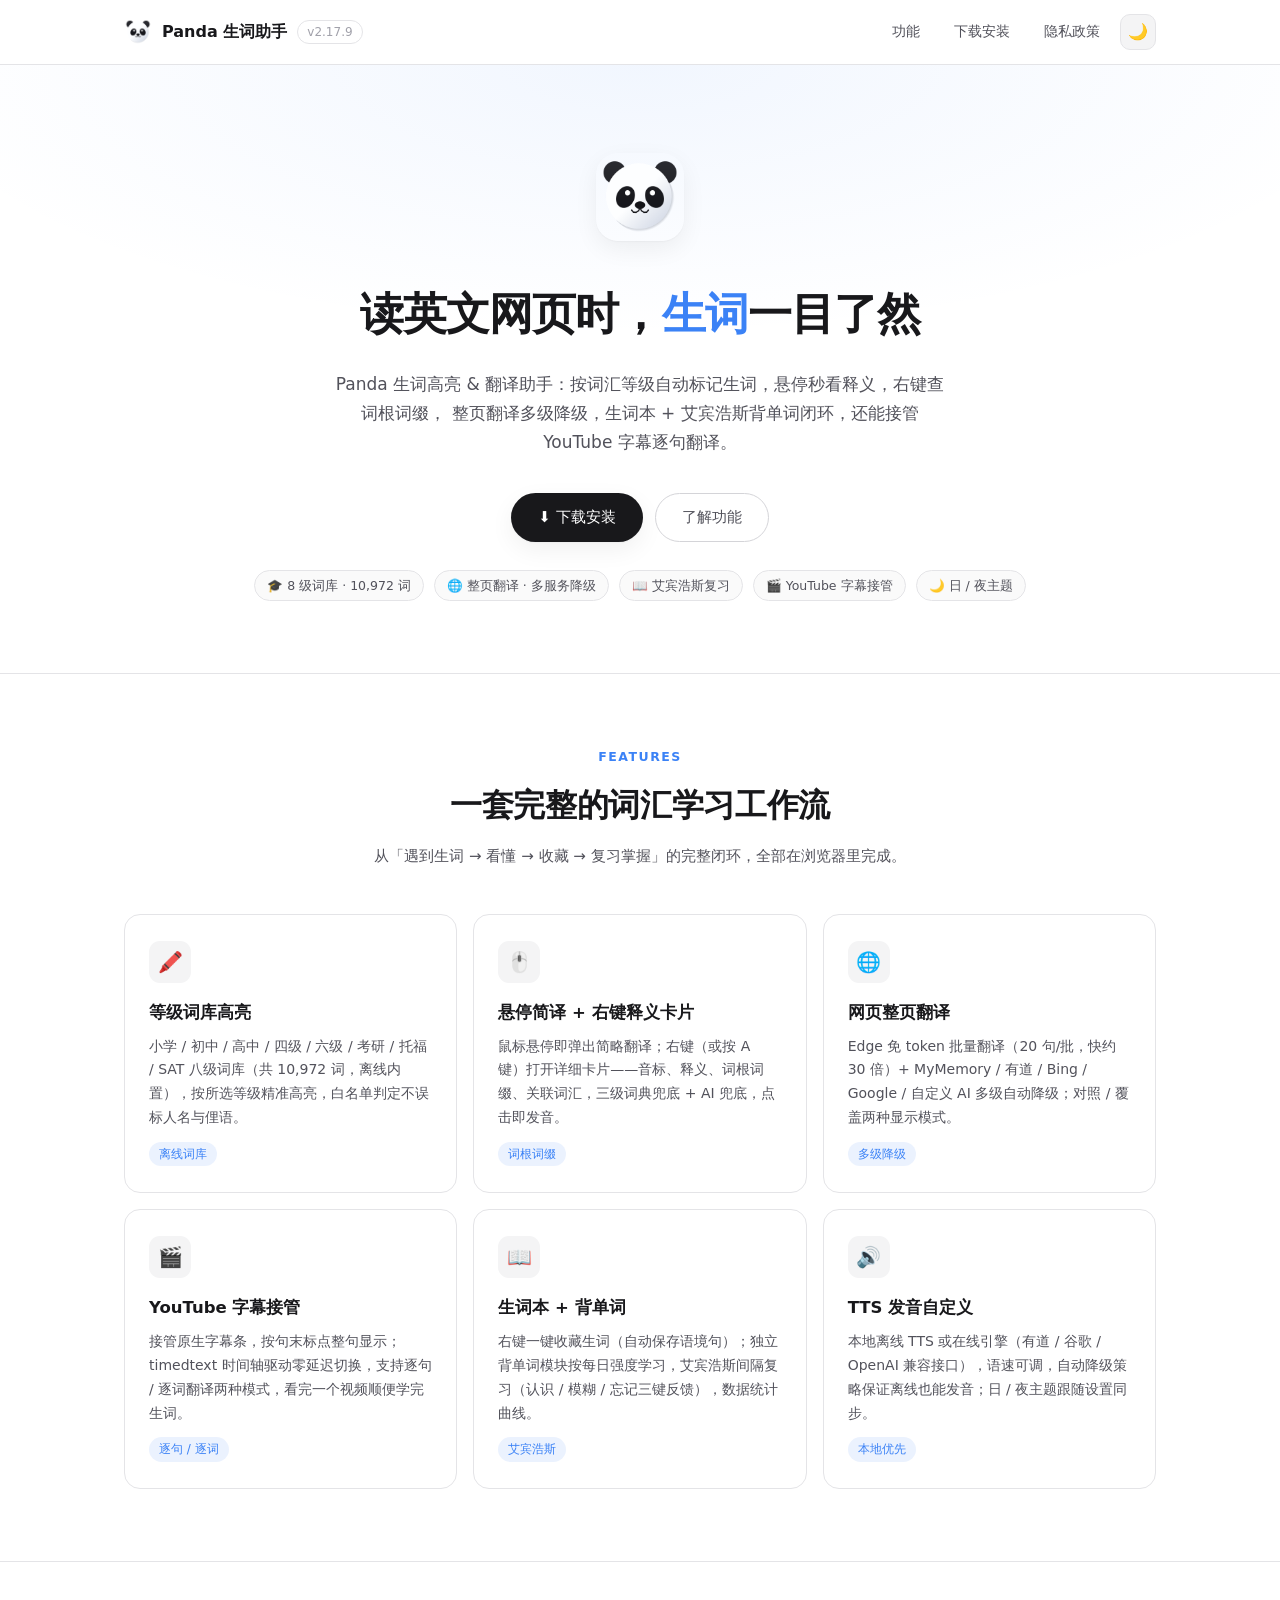
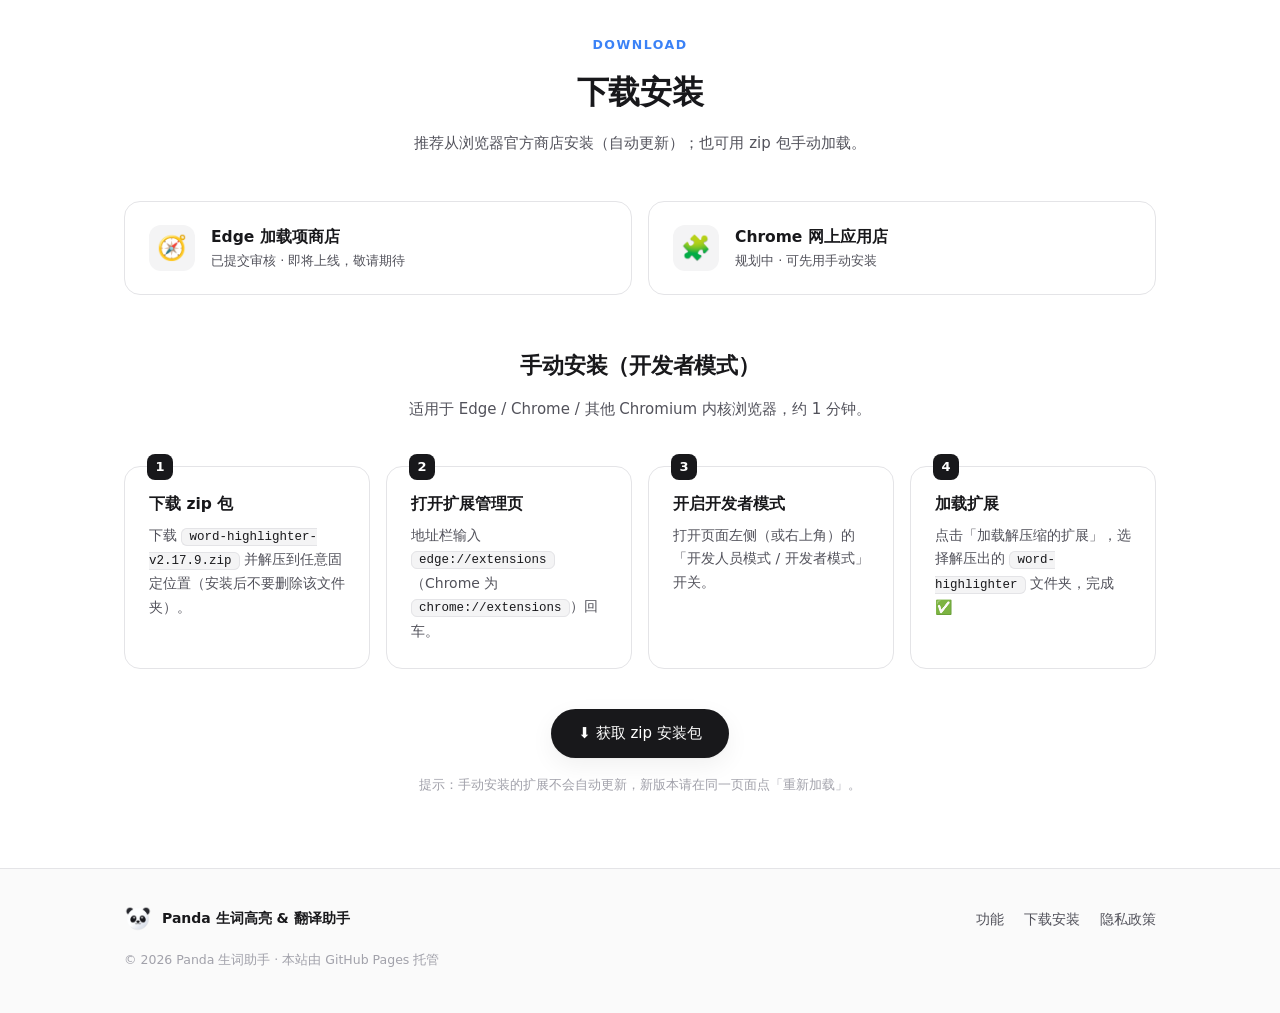
==== index.html @ 83126b7a "site: Panda extension official site v2.17.9" ====
<!DOCTYPE html>
<html lang="zh-CN">
<head>
  <meta charset="UTF-8" />
  <meta name="viewport" content="width=device-width, initial-scale=1.0" />
  <title>Panda 生词高亮 &amp; 翻译助手 — 浏览英文网页的词汇学习伴侣</title>
  <meta name="description" content="按词汇等级自动高亮生词、右键释义卡片、整页翻译、生词本与背单词复习、YouTube 字幕接管。免费开源的 Chrome / Edge 扩展。" />
  <link rel="icon" type="image/png" href="assets/icons/icon128.png" />
  <link rel="stylesheet" href="assets/style.css" />
</head>
<body>
  <header class="nav">
    <div class="container nav-inner">
      <a class="brand" href="./">
        <img src="assets/icons/icon128.png" alt="Panda 图标" />
        <span>Panda 生词助手</span>
        <span class="ver">v2.17.9</span>
      </a>
      <nav class="nav-links">
        <a href="#features" class="hide-sm">功能</a>
        <a href="#install" class="hide-sm">下载安装</a>
        <a href="privacy.html">隐私政策</a>
        <button class="theme-btn" id="themeBtn" title="切换日间 / 夜间主题" aria-label="切换主题">🌙</button>
      </nav>
    </div>
  </header>

  <main>
    <!-- Hero -->
    <section class="hero">
      <div class="container">
        <img class="hero-logo" src="assets/icons/icon256.png" alt="Panda 扩展图标" />
        <h1>读英文网页时，<span class="hl">生词</span>一目了然</h1>
        <p class="sub">
          Panda 生词高亮 &amp; 翻译助手：按词汇等级自动标记生词，悬停秒看释义，右键查词根词缀，
          整页翻译多级降级，生词本 + 艾宾浩斯背单词闭环，还能接管 YouTube 字幕逐句翻译。
        </p>
        <div class="hero-cta">
          <a class="btn btn-primary" href="#install">⬇ 下载安装</a>
          <a class="btn btn-ghost" href="#features">了解功能</a>
        </div>
        <div class="hero-badges">
          <span class="badge">🎓 8 级词库 · 10,972 词</span>
          <span class="badge">🌐 整页翻译 · 多服务降级</span>
          <span class="badge">📖 艾宾浩斯复习</span>
          <span class="badge">🎬 YouTube 字幕接管</span>
          <span class="badge">🌙 日 / 夜主题</span>
        </div>
      </div>
    </section>

    <!-- 功能 -->
    <section class="section" id="features">
      <div class="container">
        <div class="section-head">
          <div class="kicker">Features</div>
          <h2>一套完整的词汇学习工作流</h2>
          <p>从「遇到生词 → 看懂 → 收藏 → 复习掌握」的完整闭环，全部在浏览器里完成。</p>
        </div>
        <div class="grid">
          <div class="card">
            <div class="ico">🖍️</div>
            <h3>等级词库高亮</h3>
            <p>小学 / 初中 / 高中 / 四级 / 六级 / 考研 / 托福 / SAT 八级词库（共 10,972 词，离线内置），按所选等级精准高亮，白名单判定不误标人名与俚语。</p>
            <span class="tag">离线词库</span>
          </div>
          <div class="card">
            <div class="ico">🖱️</div>
            <h3>悬停简译 + 右键释义卡片</h3>
            <p>鼠标悬停即弹出简略翻译；右键（或按 A 键）打开详细卡片——音标、释义、词根词缀、关联词汇，三级词典兜底 + AI 兜底，点击即发音。</p>
            <span class="tag">词根词缀</span>
          </div>
          <div class="card">
            <div class="ico">🌐</div>
            <h3>网页整页翻译</h3>
            <p>Edge 免 token 批量翻译（20 句/批，快约 30 倍）+ MyMemory / 有道 / Bing / Google / 自定义 AI 多级自动降级；对照 / 覆盖两种显示模式。</p>
            <span class="tag">多级降级</span>
          </div>
          <div class="card">
            <div class="ico">🎬</div>
            <h3>YouTube 字幕接管</h3>
            <p>接管原生字幕条，按句末标点整句显示；timedtext 时间轴驱动零延迟切换，支持逐句 / 逐词翻译两种模式，看完一个视频顺便学完生词。</p>
            <span class="tag">逐句 / 逐词</span>
          </div>
          <div class="card">
            <div class="ico">📖</div>
            <h3>生词本 + 背单词</h3>
            <p>右键一键收藏生词（自动保存语境句）；独立背单词模块按每日强度学习，艾宾浩斯间隔复习（认识 / 模糊 / 忘记三键反馈），数据统计曲线。</p>
            <span class="tag">艾宾浩斯</span>
          </div>
          <div class="card">
            <div class="ico">🔊</div>
            <h3>TTS 发音自定义</h3>
            <p>本地离线 TTS 或在线引擎（有道 / 谷歌 / OpenAI 兼容接口），语速可调，自动降级策略保证离线也能发音；日 / 夜主题跟随设置同步。</p>
            <span class="tag">本地优先</span>
          </div>
        </div>
      </div>
    </section>

    <!-- 下载安装 -->
    <section class="section" id="install">
      <div class="container">
        <div class="section-head">
          <div class="kicker">Download</div>
          <h2>下载安装</h2>
          <p>推荐从浏览器官方商店安装（自动更新）；也可用 zip 包手动加载。</p>
        </div>

        <div class="stores">
          <a class="store" href="https://microsoftedge.microsoft.com/addons" target="_blank" rel="noopener">
            <div class="ico">🧭</div>
            <div>
              <h3>Edge 加载项商店</h3>
              <p>已提交审核 · 即将上线，敬请期待</p>
            </div>
          </a>
          <a class="store" href="https://chromewebstore.google.com" target="_blank" rel="noopener">
            <div class="ico">🧩</div>
            <div>
              <h3>Chrome 网上应用店</h3>
              <p>规划中 · 可先用手动安装</p>
            </div>
          </a>
        </div>

        <div class="section-head" style="margin-top:52px">
          <h2 style="font-size:22px">手动安装（开发者模式）</h2>
          <p>适用于 Edge / Chrome / 其他 Chromium 内核浏览器，约 1 分钟。</p>
        </div>
        <div class="steps">
          <div class="step">
            <h3>下载 zip 包</h3>
            <p>下载 <code>word-highlighter-v2.17.9.zip</code> 并解压到任意固定位置（安装后不要删除该文件夹）。</p>
          </div>
          <div class="step">
            <h3>打开扩展管理页</h3>
            <p>地址栏输入 <code>edge://extensions</code>（Chrome 为 <code>chrome://extensions</code>）回车。</p>
          </div>
          <div class="step">
            <h3>开启开发者模式</h3>
            <p>打开页面左侧（或右上角）的「开发人员模式 / 开发者模式」开关。</p>
          </div>
          <div class="step">
            <h3>加载扩展</h3>
            <p>点击「加载解压缩的扩展」，选择解压出的 <code>word-highlighter</code> 文件夹，完成 ✅</p>
          </div>
        </div>
        <p class="install-cta">
          <a class="btn btn-primary" href="https://github.com/" target="_blank" rel="noopener">⬇ 获取 zip 安装包</a>
        </p>
        <p class="note">提示：手动安装的扩展不会自动更新，新版本请在同一页面点「重新加载」。</p>
      </div>
    </section>
  </main>

  <footer class="footer">
    <div class="container footer-inner">
      <a class="brand" href="./">
        <img src="assets/icons/icon128.png" alt="" />
        <span>Panda 生词高亮 &amp; 翻译助手</span>
      </a>
      <nav>
        <a href="#features">功能</a>
        <a href="#install">下载安装</a>
        <a href="privacy.html">隐私政策</a>
      </nav>
      <p class="copy">© 2026 Panda 生词助手 · 本站由 GitHub Pages 托管</p>
    </div>
  </footer>

  <script>
    (function () {
      var btn = document.getElementById('themeBtn');
      var root = document.documentElement;
      var saved = null;
      try { saved = localStorage.getItem('site-theme'); } catch (e) {}
      var apply = function (t) {
        root.setAttribute('data-theme', t);
        btn.textContent = t === 'dark' ? '☀️' : '🌙';
      };
      apply(saved || (window.matchMedia && window.matchMedia('(prefers-color-scheme: dark)').matches ? 'dark' : 'light'));
      btn.addEventListener('click', function () {
        var next = root.getAttribute('data-theme') === 'dark' ? 'light' : 'dark';
        apply(next);
        try { localStorage.setItem('site-theme', next); } catch (e) {}
      });
    })();
  </script>
</body>
</html>
---- assets/style.css ----
/* Panda 生词高亮 & 翻译助手 · 官网样式（锌色中性调 + 日/夜主题，与扩展 UI 一致） */
:root {
  --bg: #ffffff;
  --bg-subtle: #fafafa;
  --bg-sunken: #f4f4f5;
  --card: #ffffff;
  --border: #e4e4e7;
  --border-strong: #d4d4d8;
  --text: #18181b;
  --text-sub: #52525b;
  --text-faint: #a1a1aa;
  --accent: #18181b;
  --accent-fg: #ffffff;
  --blue: #3b82f6;
  --shadow: 0 1px 2px rgba(0,0,0,.04), 0 8px 24px rgba(0,0,0,.06);
  --ease: cubic-bezier(.22,1,.36,1);
}
html[data-theme="dark"] {
  --bg: #0a0a0a;
  --bg-subtle: #101011;
  --bg-sunken: #171719;
  --card: #121213;
  --border: #27272a;
  --border-strong: #3f3f46;
  --text: #fafafa;
  --text-sub: #a1a1aa;
  --text-faint: #52525b;
  --accent: #fafafa;
  --accent-fg: #0a0a0a;
  --blue: #60a5fa;
  --shadow: 0 1px 2px rgba(0,0,0,.4), 0 8px 24px rgba(0,0,0,.5);
}
* { box-sizing: border-box; margin: 0; padding: 0; }
html { scroll-behavior: smooth; }
body {
  font-family: system-ui, "Segoe UI", "PingFang SC", "HarmonyOS Sans SC", "MiSans", "Microsoft YaHei", sans-serif;
  background: var(--bg);
  color: var(--text);
  line-height: 1.7;
  -webkit-font-smoothing: antialiased;
}
a { color: inherit; text-decoration: none; }
.container { max-width: 1080px; margin: 0 auto; padding: 0 24px; }

/* ---------- 顶部导航 ---------- */
.nav {
  position: sticky; top: 0; z-index: 50;
  background: color-mix(in srgb, var(--bg) 82%, transparent);
  backdrop-filter: blur(12px);
  border-bottom: 1px solid var(--border);
}
.nav-inner {
  display: flex; align-items: center; justify-content: space-between;
  height: 64px;
}
.brand { display: flex; align-items: center; gap: 10px; font-weight: 600; font-size: 16px; }
.brand img { width: 28px; height: 28px; border-radius: 7px; }
.brand .ver {
  font-size: 12px; font-weight: 500; color: var(--text-faint);
  font-variant-numeric: tabular-nums;
  border: 1px solid var(--border); border-radius: 999px; padding: 1px 9px;
}
.nav-links { display: flex; align-items: center; gap: 6px; }
.nav-links a {
  padding: 7px 14px; border-radius: 8px; font-size: 14px; color: var(--text-sub);
  transition: all .25s var(--ease);
}
.nav-links a:hover { color: var(--text); background: var(--bg-sunken); }
.theme-btn {
  width: 36px; height: 36px; border-radius: 10px; border: 1px solid var(--border);
  background: var(--bg-sunken); cursor: pointer; font-size: 16px;
  display: grid; place-items: center; transition: all .25s var(--ease);
}
.theme-btn:hover { transform: translateY(-1px); border-color: var(--border-strong); }
@media (max-width: 640px) { .nav-links a.hide-sm { display: none; } }

/* ---------- Hero ---------- */
.hero { padding: 88px 0 72px; text-align: center; position: relative; overflow: hidden; }
.hero::before {
  content: ""; position: absolute; inset: -40% -20% auto; height: 130%;
  background: radial-gradient(ellipse 60% 50% at 50% 30%, color-mix(in srgb, var(--blue) 7%, transparent), transparent 70%);
  pointer-events: none;
}
.hero-logo {
  width: 88px; height: 88px; border-radius: 22px; margin: 0 auto 28px;
  box-shadow: var(--shadow); position: relative;
  animation: pop .7s var(--ease) both;
}
@keyframes pop { from { opacity: 0; transform: translateY(14px) scale(.92); } }
.hero h1 { font-size: clamp(30px, 5vw, 44px); font-weight: 700; letter-spacing: -.02em; animation: rise .7s .06s var(--ease) both; }
.hero h1 .hl { position: relative; color: var(--blue); }
.hero p.sub { font-size: 17px; color: var(--text-sub); max-width: 620px; margin: 18px auto 0; animation: rise .7s .14s var(--ease) both; }
@keyframes rise { from { opacity: 0; transform: translateY(16px); } }
.hero-cta { display: flex; gap: 12px; justify-content: center; flex-wrap: wrap; margin-top: 36px; animation: rise .7s .22s var(--ease) both; }
.btn {
  display: inline-flex; align-items: center; gap: 8px;
  padding: 11px 26px; border-radius: 999px; font-size: 15px; font-weight: 500;
  border: 1px solid transparent; cursor: pointer; transition: all .25s var(--ease);
}
.btn-primary { background: var(--accent); color: var(--accent-fg); box-shadow: var(--shadow); }
.btn-primary:hover { transform: translateY(-2px); }
.btn-primary:active { transform: translateY(0) scale(.97); }
.btn-ghost { border-color: var(--border-strong); color: var(--text-sub); background: var(--card); }
.btn-ghost:hover { transform: translateY(-2px); color: var(--text); border-color: var(--text-faint); }
.hero-badges { display: flex; gap: 10px; justify-content: center; flex-wrap: wrap; margin-top: 28px; animation: rise .7s .3s var(--ease) both; }
.badge {
  font-size: 12.5px; color: var(--text-sub);
  border: 1px solid var(--border); border-radius: 999px; padding: 4px 12px;
  background: var(--bg-subtle);
}

/* ---------- 分区 ---------- */
.section { padding: 72px 0; border-top: 1px solid var(--border); }
.section-head { text-align: center; margin-bottom: 44px; }
.section-head .kicker {
  font-size: 12.5px; font-weight: 600; letter-spacing: .12em; text-transform: uppercase;
  color: var(--blue); margin-bottom: 10px;
}
.section-head h2 { font-size: clamp(24px, 3.4vw, 32px); font-weight: 700; letter-spacing: -.01em; }
.section-head p { color: var(--text-sub); max-width: 560px; margin: 12px auto 0; font-size: 15px; }

/* 功能卡片 */
.grid { display: grid; grid-template-columns: repeat(auto-fit, minmax(300px, 1fr)); gap: 16px; }
.card {
  background: var(--card); border: 1px solid var(--border); border-radius: 16px;
  padding: 26px 24px; transition: all .3s var(--ease);
}
.card:hover { transform: translateY(-3px); border-color: var(--border-strong); box-shadow: var(--shadow); }
.card .ico {
  width: 42px; height: 42px; border-radius: 11px; display: grid; place-items: center;
  background: var(--bg-sunken); font-size: 20px; margin-bottom: 16px;
}
.card h3 { font-size: 16.5px; font-weight: 600; margin-bottom: 8px; }
.card p { font-size: 14px; color: var(--text-sub); }
.card .tag {
  display: inline-block; margin-top: 12px; font-size: 12px; color: var(--blue);
  background: color-mix(in srgb, var(--blue) 10%, transparent);
  border-radius: 999px; padding: 2px 10px;
}

/* 安装步骤 */
.steps { display: grid; grid-template-columns: repeat(auto-fit, minmax(240px, 1fr)); gap: 16px; counter-reset: step; }
.step {
  background: var(--card); border: 1px solid var(--border); border-radius: 16px;
  padding: 24px; position: relative; transition: all .3s var(--ease);
}
.step:hover { border-color: var(--border-strong); }
.step::before {
  counter-increment: step; content: counter(step);
  position: absolute; top: -13px; left: 22px;
  width: 26px; height: 26px; border-radius: 8px;
  background: var(--accent); color: var(--accent-fg);
  font-size: 13px; font-weight: 600; display: grid; place-items: center;
  font-variant-numeric: tabular-nums;
}
.step h3 { font-size: 15.5px; font-weight: 600; margin-bottom: 6px; }
.step p { font-size: 14px; color: var(--text-sub); }
.step code {
  font-family: ui-monospace, "Cascadia Code", Consolas, monospace;
  font-size: 12.5px; background: var(--bg-sunken); border: 1px solid var(--border);
  border-radius: 6px; padding: 1px 7px; color: var(--text);
}
.install-cta { text-align: center; margin-top: 40px; }
.note {
  font-size: 13px; color: var(--text-faint); margin-top: 16px; text-align: center;
}

/* 商店卡片 */
.stores { display: grid; grid-template-columns: repeat(auto-fit, minmax(260px, 1fr)); gap: 16px; }
.store {
  display: flex; align-items: center; gap: 16px;
  background: var(--card); border: 1px solid var(--border); border-radius: 16px;
  padding: 22px 24px; transition: all .3s var(--ease);
}
.store:hover { transform: translateY(-3px); border-color: var(--border-strong); box-shadow: var(--shadow); }
.store .ico { width: 46px; height: 46px; border-radius: 12px; display: grid; place-items: center; font-size: 24px; background: var(--bg-sunken); flex: none; }
.store h3 { font-size: 15.5px; font-weight: 600; }
.store p { font-size: 13px; color: var(--text-sub); }

/* ---------- 隐私页 ---------- */
.page-head { padding: 64px 0 8px; }
.page-head h1 { font-size: clamp(26px, 4vw, 36px); font-weight: 700; letter-spacing: -.01em; }
.page-head .meta { font-size: 13.5px; color: var(--text-faint); margin-top: 10px; }
.doc { max-width: 760px; margin: 0 auto; padding: 32px 24px 88px; }
.doc h2 {
  font-size: 19px; font-weight: 650; margin: 40px 0 12px;
  padding-top: 24px; border-top: 1px solid var(--border);
}
.doc h2:first-of-type { border-top: none; padding-top: 0; margin-top: 8px; }
.doc p, .doc li { font-size: 14.5px; color: var(--text-sub); }
.doc p { margin-bottom: 10px; }
.doc ul { padding-left: 22px; margin-bottom: 12px; }
.doc li { margin-bottom: 6px; }
.doc strong { color: var(--text); font-weight: 600; }
.doc code {
  font-family: ui-monospace, Consolas, monospace; font-size: 13px;
  background: var(--bg-sunken); border: 1px solid var(--border);
  border-radius: 6px; padding: 1px 7px; color: var(--text);
}
.doc .callout {
  border-left: 3px solid var(--blue); background: var(--bg-subtle);
  border-radius: 0 12px 12px 0; padding: 14px 18px; margin: 18px 0;
  font-size: 14px; color: var(--text-sub);
}
table.data { width: 100%; border-collapse: collapse; font-size: 13.5px; margin: 14px 0; }
table.data th, table.data td { text-align: left; padding: 10px 14px; border: 1px solid var(--border); }
table.data th { background: var(--bg-subtle); color: var(--text); font-weight: 600; white-space: nowrap; }
table.data td { color: var(--text-sub); }
table.data td:first-child { color: var(--text); font-weight: 500; white-space: nowrap; }

/* ---------- 页脚 ---------- */
.footer { border-top: 1px solid var(--border); padding: 36px 0 44px; background: var(--bg-subtle); }
.footer-inner { display: flex; align-items: center; justify-content: space-between; flex-wrap: wrap; gap: 16px; }
.footer .brand { font-size: 14px; }
.footer nav { display: flex; gap: 20px; font-size: 13.5px; }
.footer nav a { color: var(--text-sub); transition: color .2s; }
.footer nav a:hover { color: var(--text); }
.footer .copy { font-size: 12.5px; color: var(--text-faint); width: 100%; }
@media (max-width: 640px) { .footer-inner { justify-content: center; text-align: center; } }

@media (prefers-reduced-motion: reduce) {
  *, *::before, *::after { animation: none !important; transition: none !important; }
}
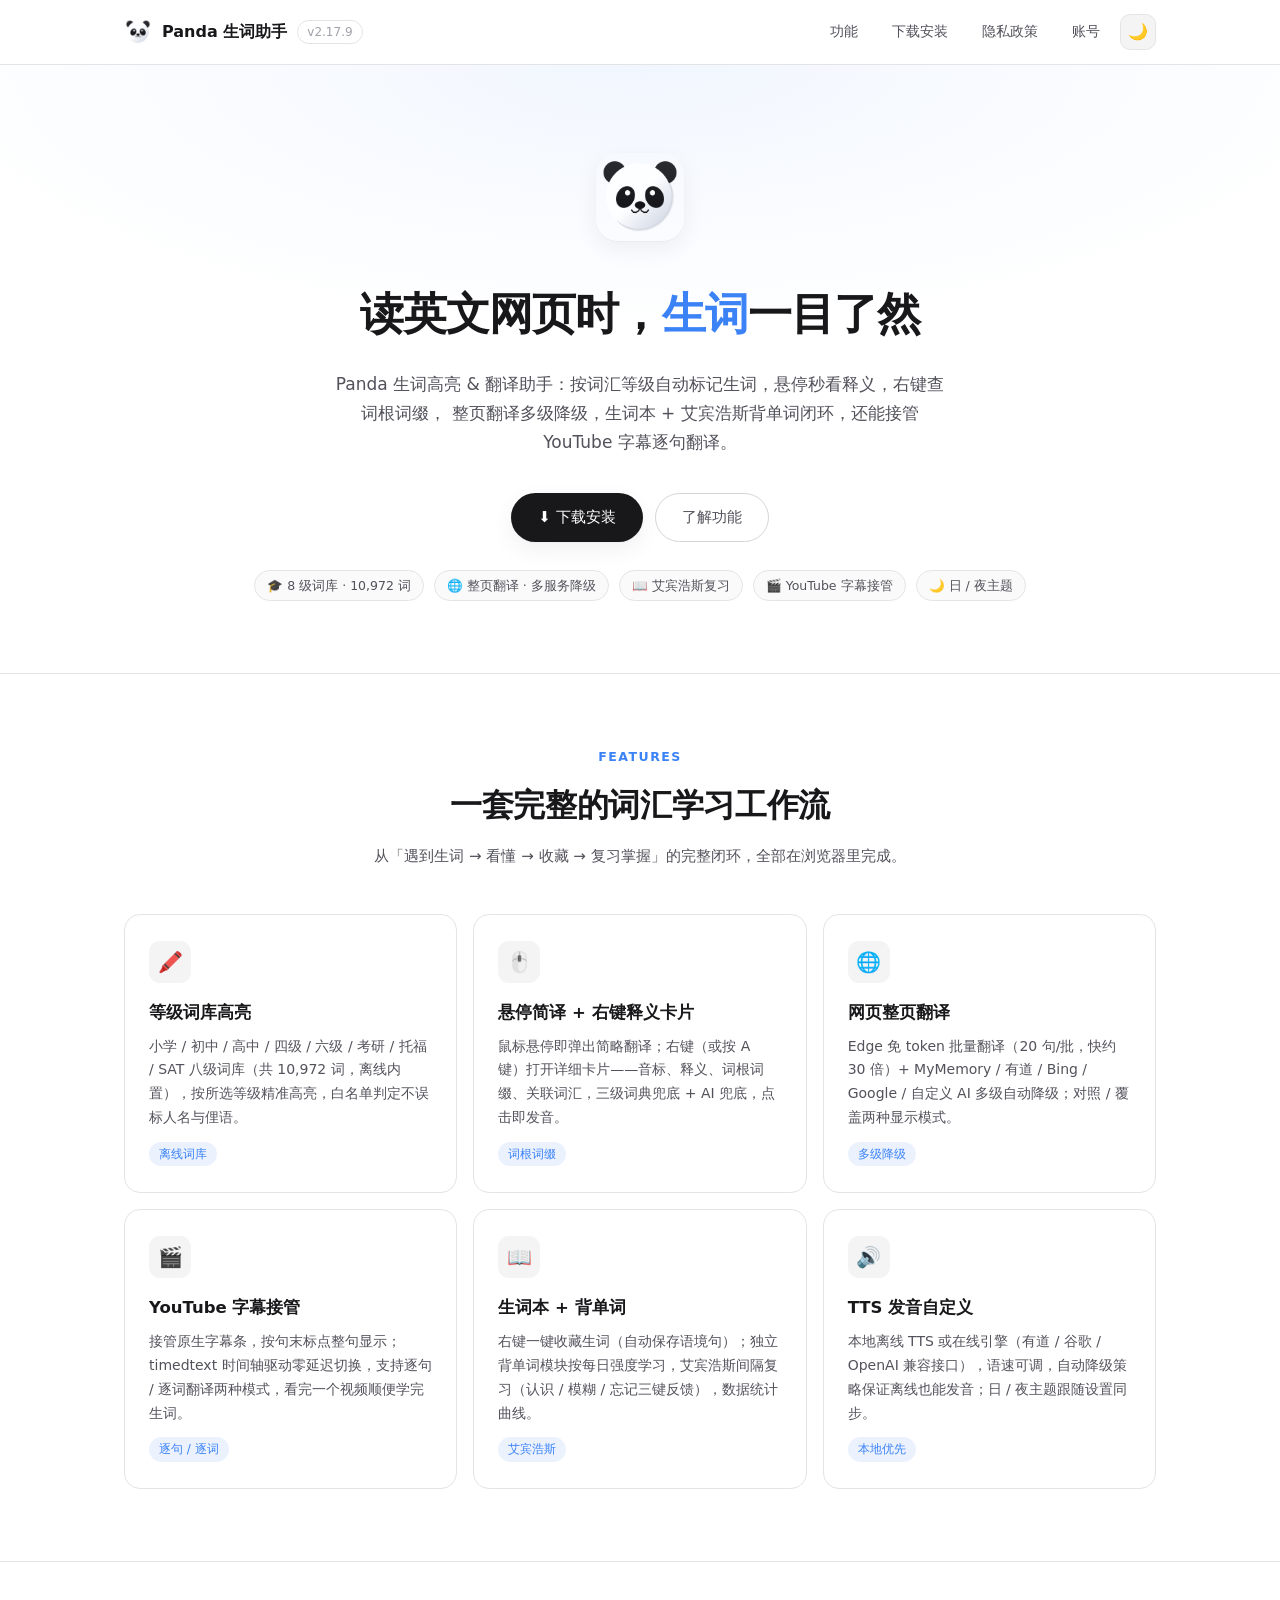
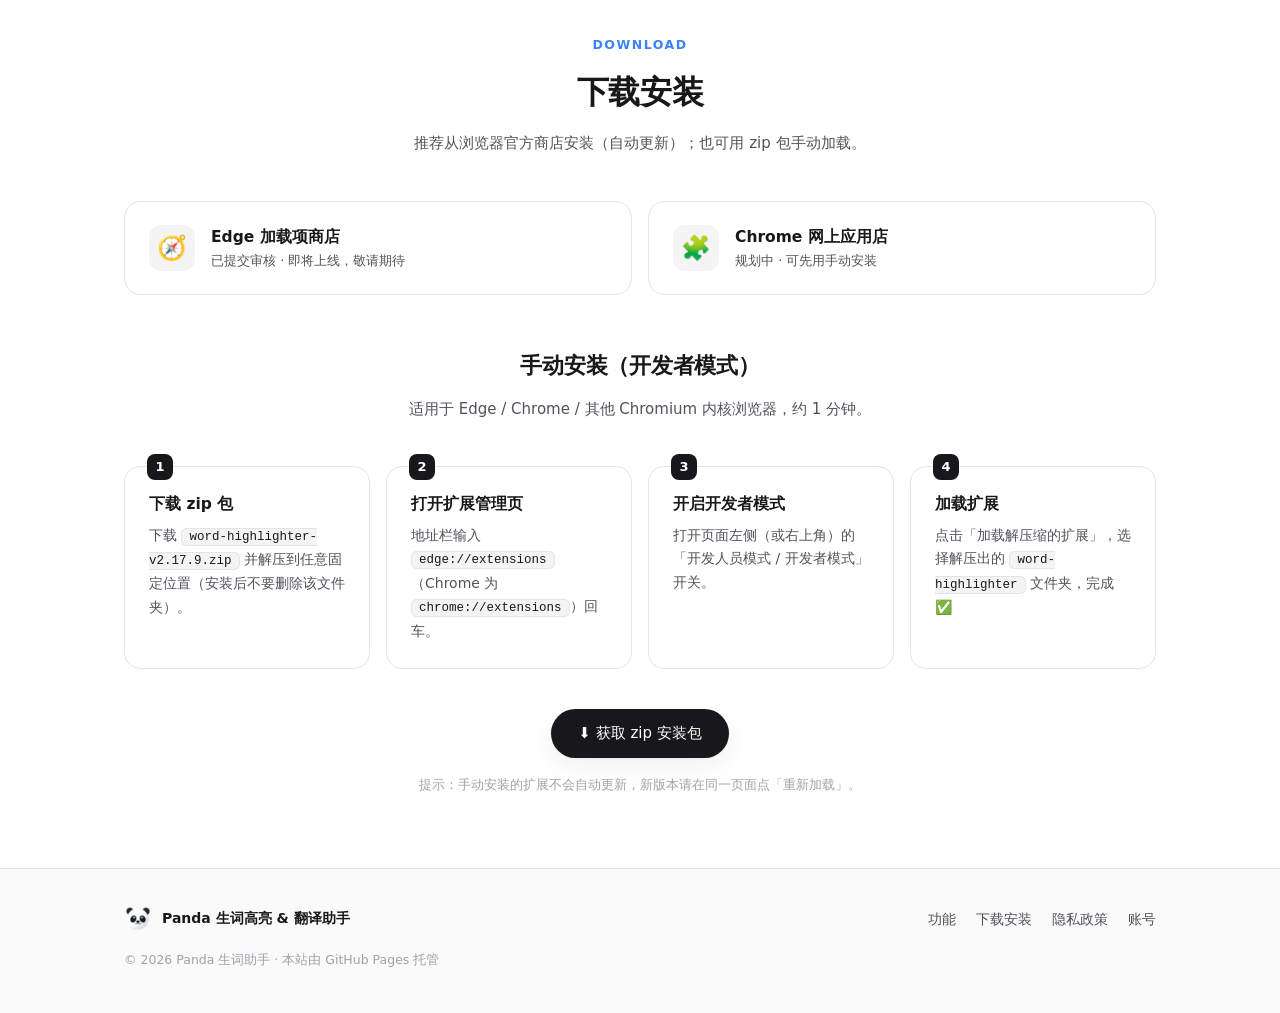
==== commit ee0c7439: "添加账号系统（登录/注册/会员状态）" ====
--- a/index.html
+++ b/index.html
@@ -20,6 +20,7 @@
         <a href="#features" class="hide-sm">功能</a>
         <a href="#install" class="hide-sm">下载安装</a>
         <a href="privacy.html">隐私政策</a>
+        <a href="account.html">账号</a>
         <button class="theme-btn" id="themeBtn" title="切换日间 / 夜间主题" aria-label="切换主题">🌙</button>
       </nav>
     </div>
@@ -164,6 +165,7 @@
         <a href="#features">功能</a>
         <a href="#install">下载安装</a>
         <a href="privacy.html">隐私政策</a>
+        <a href="account.html">账号</a>
       </nav>
       <p class="copy">© 2026 Panda 生词助手 · 本站由 GitHub Pages 托管</p>
     </div>
--- a/assets/style.css
+++ b/assets/style.css
@@ -218,6 +218,43 @@
 .footer .copy { font-size: 12.5px; color: var(--text-faint); width: 100%; }
 @media (max-width: 640px) { .footer-inner { justify-content: center; text-align: center; } }
 
+/* ---------- 账号页 ---------- */
+.auth-card {
+  background: var(--card); border: 1px solid var(--border); border-radius: 16px;
+  padding: 30px 28px; margin-top: 24px; box-shadow: var(--shadow);
+}
+.auth-form { display: grid; gap: 14px; margin-bottom: 18px; }
+.auth-form label { font-size: 13.5px; font-weight: 600; display: grid; gap: 6px; }
+.auth-form input {
+  width: 100%; padding: 10px 14px; font-size: 14px; font-family: inherit;
+  border: 1px solid var(--border); border-radius: 10px; outline: none;
+  background: var(--bg-subtle); color: var(--text);
+  transition: border-color .25s var(--ease), box-shadow .25s var(--ease);
+}
+.auth-form input:focus { border-color: var(--border-strong); box-shadow: 0 0 0 3px color-mix(in srgb, var(--blue) 15%, transparent); }
+.auth-actions { display: flex; gap: 10px; flex-wrap: wrap; }
+.auth-actions .btn { padding: 10px 24px; font-size: 14px; }
+.auth-msg { font-size: 13px; min-height: 20px; margin-top: 12px; color: var(--text-sub); }
+.auth-msg.err { color: #e5484d; }
+.auth-tip { font-size: 12.5px; color: var(--text-faint); margin-top: 14px; line-height: 1.7; }
+.auth-row {
+  display: flex; align-items: center; justify-content: space-between; gap: 12px;
+  padding: 14px 0; border-bottom: 1px solid var(--border); font-size: 14.5px;
+}
+.auth-row:last-of-type { border-bottom: none; }
+.auth-k { color: var(--text-sub); flex: none; }
+.auth-plan { display: flex; align-items: center; gap: 10px; flex-wrap: wrap; justify-content: flex-end; }
+.pro-badge {
+  font-size: 12px; font-weight: 700; letter-spacing: .04em;
+  border: 1px solid var(--border-strong); border-radius: 999px; padding: 3px 12px;
+  color: var(--text-sub); background: var(--bg-sunken);
+}
+.pro-badge.pro {
+  color: #9a6700; background: #fff3c4; border-color: #f0d47a;
+}
+html[data-theme="dark"] .pro-badge.pro { color: #ffd80b; background: rgba(240, 212, 122, .14); }
+.hidden { display: none !important; }
+
 @media (prefers-reduced-motion: reduce) {
   *, *::before, *::after { animation: none !important; transition: none !important; }
 }
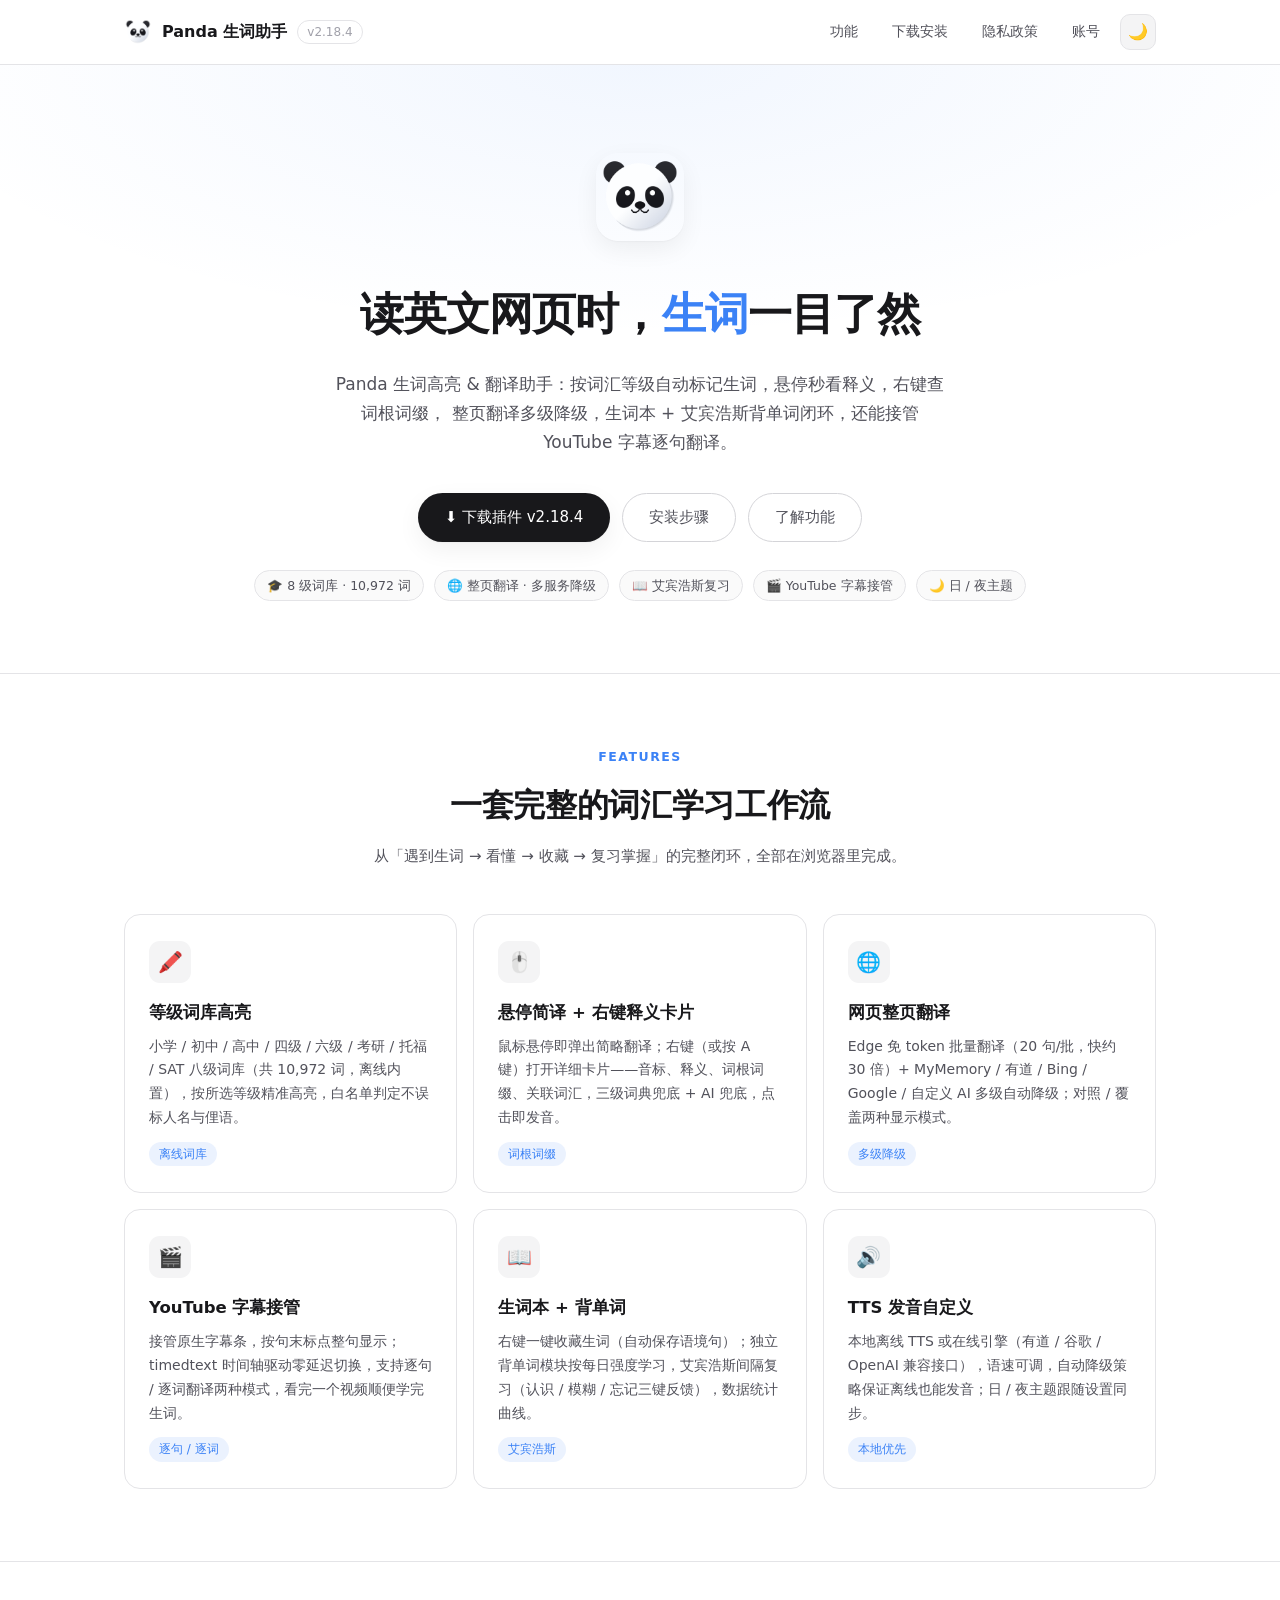
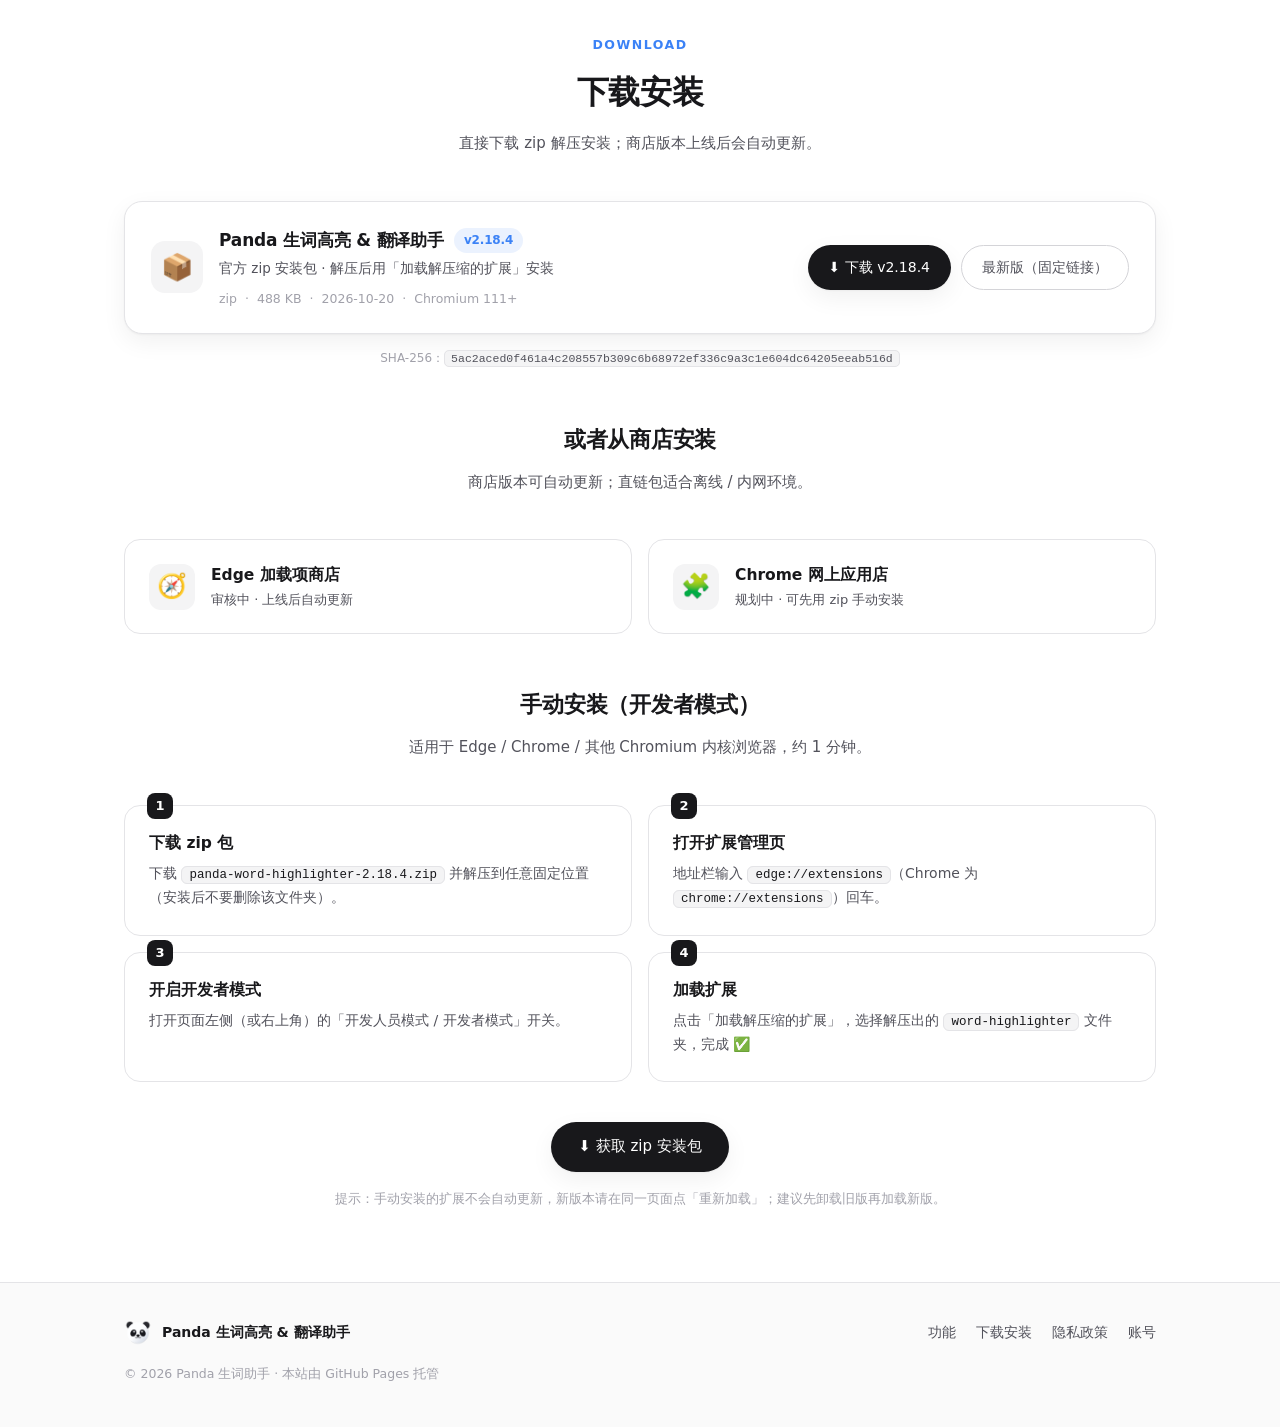
==== commit 1fcbd1f0: "官网支持直接下载插件：新增 downloads 目录与下载卡片（v2.18.4） - downloads/: 2.18.4 zip + latest 固定链接 + 发版说明（含 SHA-256） - " ====
--- a/index.html
+++ b/index.html
@@ -14,7 +14,7 @@
       <a class="brand" href="./">
         <img src="assets/icons/icon128.png" alt="Panda 图标" />
         <span>Panda 生词助手</span>
-        <span class="ver">v2.17.9</span>
+        <span class="ver">v2.18.4</span>
       </a>
       <nav class="nav-links">
         <a href="#features" class="hide-sm">功能</a>
@@ -37,7 +37,8 @@
           整页翻译多级降级，生词本 + 艾宾浩斯背单词闭环，还能接管 YouTube 字幕逐句翻译。
         </p>
         <div class="hero-cta">
-          <a class="btn btn-primary" href="#install">⬇ 下载安装</a>
+          <a class="btn btn-primary" href="downloads/panda-word-highlighter-latest.zip" download>⬇ 下载插件 v2.18.4</a>
+          <a class="btn btn-ghost" href="#install">安装步骤</a>
           <a class="btn btn-ghost" href="#features">了解功能</a>
         </div>
         <div class="hero-badges">
@@ -105,7 +106,33 @@
         <div class="section-head">
           <div class="kicker">Download</div>
           <h2>下载安装</h2>
-          <p>推荐从浏览器官方商店安装（自动更新）；也可用 zip 包手动加载。</p>
+          <p>直接下载 zip 解压安装；商店版本上线后会自动更新。</p>
+        </div>
+
+        <!-- 直链下载（主入口） -->
+        <div class="dl">
+          <div class="dl-main">
+            <div class="ico">📦</div>
+            <div>
+              <h3>Panda 生词高亮 &amp; 翻译助手 <span class="dl-ver">v2.18.4</span></h3>
+              <p>官方 zip 安装包 · 解压后用「加载解压缩的扩展」安装</p>
+              <div class="dl-meta">
+                <span>zip</span><span>·</span><span>488 KB</span><span>·</span><span>2026-10-20</span><span>·</span><span>Chromium 111+</span>
+              </div>
+            </div>
+          </div>
+          <div class="dl-actions">
+            <a class="btn btn-primary" href="downloads/panda-word-highlighter-2.18.4.zip" download>⬇ 下载 v2.18.4</a>
+            <a class="btn btn-ghost" href="downloads/panda-word-highlighter-latest.zip" download>最新版（固定链接）</a>
+          </div>
+        </div>
+        <p class="dl-hash">
+          SHA-256：<code>5ac2aced0f461a4c208557b309c6b68972ef336c9a3c1e604dc64205eeab516d</code>
+        </p>
+
+        <div class="section-head" style="margin-top:52px">
+          <h2 style="font-size:22px">或者从商店安装</h2>
+          <p>商店版本可自动更新；直链包适合离线 / 内网环境。</p>
         </div>
 
         <div class="stores">
@@ -113,14 +140,14 @@
             <div class="ico">🧭</div>
             <div>
               <h3>Edge 加载项商店</h3>
-              <p>已提交审核 · 即将上线，敬请期待</p>
+              <p>审核中 · 上线后自动更新</p>
             </div>
           </a>
           <a class="store" href="https://chromewebstore.google.com" target="_blank" rel="noopener">
             <div class="ico">🧩</div>
             <div>
               <h3>Chrome 网上应用店</h3>
-              <p>规划中 · 可先用手动安装</p>
+              <p>规划中 · 可先用 zip 手动安装</p>
             </div>
           </a>
         </div>
@@ -132,7 +159,7 @@
         <div class="steps">
           <div class="step">
             <h3>下载 zip 包</h3>
-            <p>下载 <code>word-highlighter-v2.17.9.zip</code> 并解压到任意固定位置（安装后不要删除该文件夹）。</p>
+            <p>下载 <code>panda-word-highlighter-2.18.4.zip</code> 并解压到任意固定位置（安装后不要删除该文件夹）。</p>
           </div>
           <div class="step">
             <h3>打开扩展管理页</h3>
@@ -148,9 +175,9 @@
           </div>
         </div>
         <p class="install-cta">
-          <a class="btn btn-primary" href="https://github.com/" target="_blank" rel="noopener">⬇ 获取 zip 安装包</a>
+          <a class="btn btn-primary" href="downloads/panda-word-highlighter-latest.zip" download>⬇ 获取 zip 安装包</a>
         </p>
-        <p class="note">提示：手动安装的扩展不会自动更新，新版本请在同一页面点「重新加载」。</p>
+        <p class="note">提示：手动安装的扩展不会自动更新，新版本请在同一页面点「重新加载」；建议先卸载旧版再加载新版。</p>
       </div>
     </section>
   </main>
--- a/assets/style.css
+++ b/assets/style.css
@@ -73,6 +73,15 @@
 }
 .theme-btn:hover { transform: translateY(-1px); border-color: var(--border-strong); }
 @media (max-width: 640px) { .nav-links a.hide-sm { display: none; } }
+@media (max-width: 640px) {
+  .brand { gap: 8px; font-size: 15px; white-space: nowrap; }
+  .brand .ver { display: none; }
+  .nav-links a { padding: 7px 10px; font-size: 13.5px; }
+  .dl { padding: 20px; }
+  .dl-main { min-width: 0; }
+  .dl-actions { width: 100%; }
+  .dl-actions .btn { flex: 1; justify-content: center; }
+}
 
 /* ---------- Hero ---------- */
 .hero { padding: 88px 0 72px; text-align: center; position: relative; overflow: hidden; }
@@ -120,7 +129,7 @@
 .section-head p { color: var(--text-sub); max-width: 560px; margin: 12px auto 0; font-size: 15px; }
 
 /* 功能卡片 */
-.grid { display: grid; grid-template-columns: repeat(auto-fit, minmax(300px, 1fr)); gap: 16px; }
+.grid { display: grid; grid-template-columns: repeat(auto-fit, minmax(min(300px, 100%), 1fr)); gap: 16px; }
 .card {
   background: var(--card); border: 1px solid var(--border); border-radius: 16px;
   padding: 26px 24px; transition: all .3s var(--ease);
@@ -139,7 +148,7 @@
 }
 
 /* 安装步骤 */
-.steps { display: grid; grid-template-columns: repeat(auto-fit, minmax(240px, 1fr)); gap: 16px; counter-reset: step; }
+.steps { display: grid; grid-template-columns: repeat(auto-fit, minmax(min(420px, 100%), 1fr)); gap: 16px; counter-reset: step; }
 .step {
   background: var(--card); border: 1px solid var(--border); border-radius: 16px;
   padding: 24px; position: relative; transition: all .3s var(--ease);
@@ -159,14 +168,51 @@
   font-family: ui-monospace, "Cascadia Code", Consolas, monospace;
   font-size: 12.5px; background: var(--bg-sunken); border: 1px solid var(--border);
   border-radius: 6px; padding: 1px 7px; color: var(--text);
-}
+  overflow-wrap: anywhere; word-break: break-word;
+}
+.step { min-width: 0; }
+.step p { overflow-wrap: anywhere; }
 .install-cta { text-align: center; margin-top: 40px; }
 .note {
   font-size: 13px; color: var(--text-faint); margin-top: 16px; text-align: center;
 }
 
+/* 直链下载卡片 */
+.dl {
+  display: flex; align-items: center; justify-content: space-between; gap: 20px; flex-wrap: wrap;
+  background: var(--card); border: 1px solid var(--border); border-radius: 18px;
+  padding: 24px 26px; box-shadow: var(--shadow);
+}
+.dl-main { display: flex; align-items: center; gap: 16px; min-width: 280px; }
+.dl-main .ico {
+  width: 52px; height: 52px; border-radius: 14px; flex: none;
+  display: grid; place-items: center; font-size: 26px; background: var(--bg-sunken);
+}
+.dl-main h3 { font-size: 17px; font-weight: 650; letter-spacing: -.01em; display: flex; align-items: center; gap: 10px; flex-wrap: wrap; }
+.dl-ver {
+  font-size: 12px; font-weight: 600; color: var(--blue);
+  background: color-mix(in srgb, var(--blue) 10%, transparent);
+  border-radius: 999px; padding: 2px 10px; font-variant-numeric: tabular-nums;
+}
+.dl-main p { font-size: 13.5px; color: var(--text-sub); margin-top: 2px; }
+.dl-meta {
+  display: flex; gap: 8px; flex-wrap: wrap; margin-top: 8px;
+  font-size: 12.5px; color: var(--text-faint); font-variant-numeric: tabular-nums;
+}
+.dl-actions { display: flex; gap: 10px; flex-wrap: wrap; }
+.dl-actions .btn { padding: 10px 20px; font-size: 14px; }
+.dl-hash {
+  text-align: center; margin-top: 14px; font-size: 12px; color: var(--text-faint);
+  word-break: break-all;
+}
+.dl-hash code {
+  font-family: ui-monospace, "Cascadia Code", Consolas, monospace; font-size: 11.5px;
+  background: var(--bg-sunken); border: 1px solid var(--border); border-radius: 5px;
+  padding: 1px 6px; color: var(--text-sub);
+}
+
 /* 商店卡片 */
-.stores { display: grid; grid-template-columns: repeat(auto-fit, minmax(260px, 1fr)); gap: 16px; }
+.stores { display: grid; grid-template-columns: repeat(auto-fit, minmax(min(260px, 100%), 1fr)); gap: 16px; }
 .store {
   display: flex; align-items: center; gap: 16px;
   background: var(--card); border: 1px solid var(--border); border-radius: 16px;
@@ -253,6 +299,15 @@
   color: #9a6700; background: #fff3c4; border-color: #f0d47a;
 }
 html[data-theme="dark"] .pro-badge.pro { color: #ffd80b; background: rgba(240, 212, 122, .14); }
+.auth-redeem { display: flex; gap: 10px; flex-wrap: wrap; }
+.auth-redeem input {
+  flex: 1; min-width: 200px; padding: 10px 14px; font-size: 14px; font-family: inherit;
+  border: 1px solid var(--border); border-radius: 10px; outline: none;
+  background: var(--bg-subtle); color: var(--text);
+  transition: border-color .25s var(--ease), box-shadow .25s var(--ease);
+}
+.auth-redeem input:focus { border-color: var(--border-strong); box-shadow: 0 0 0 3px color-mix(in srgb, var(--blue) 15%, transparent); }
+.auth-redeem .btn { padding: 10px 24px; font-size: 14px; flex: none; }
 .hidden { display: none !important; }
 
 @media (prefers-reduced-motion: reduce) {
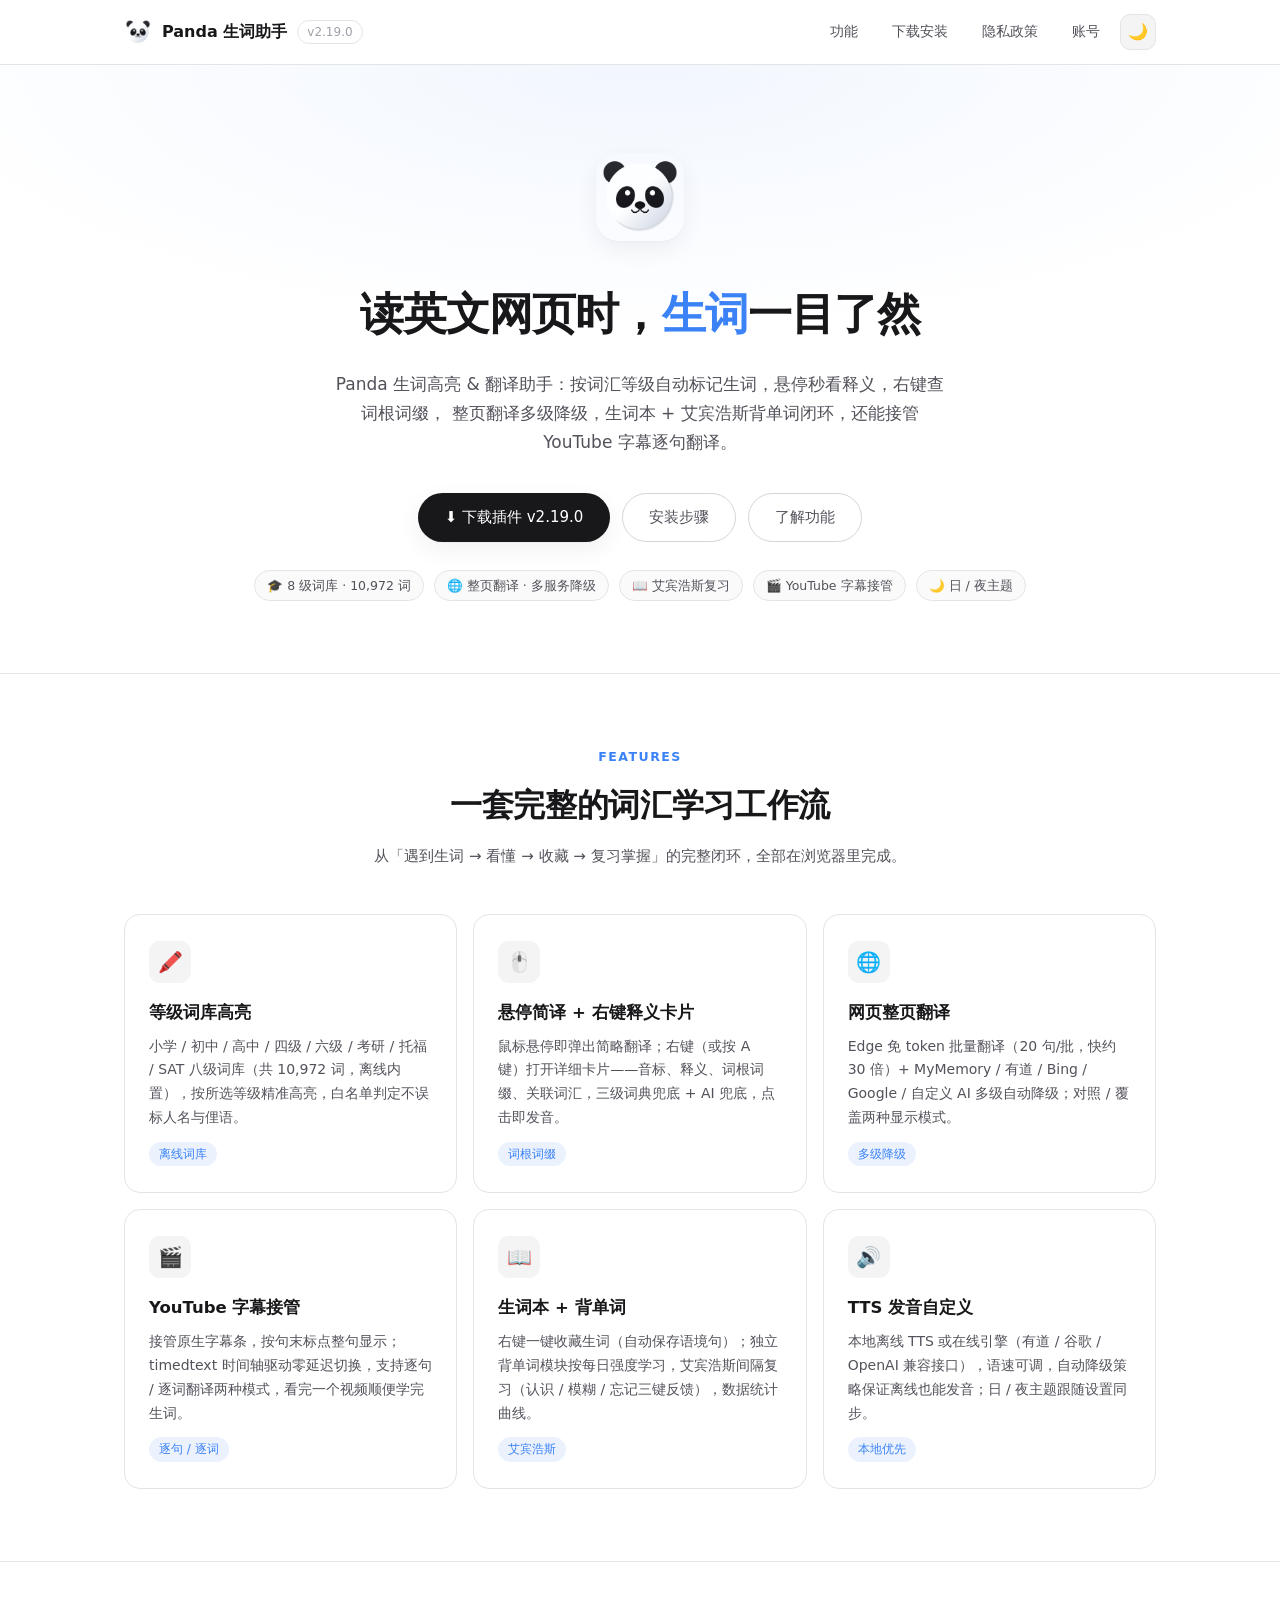
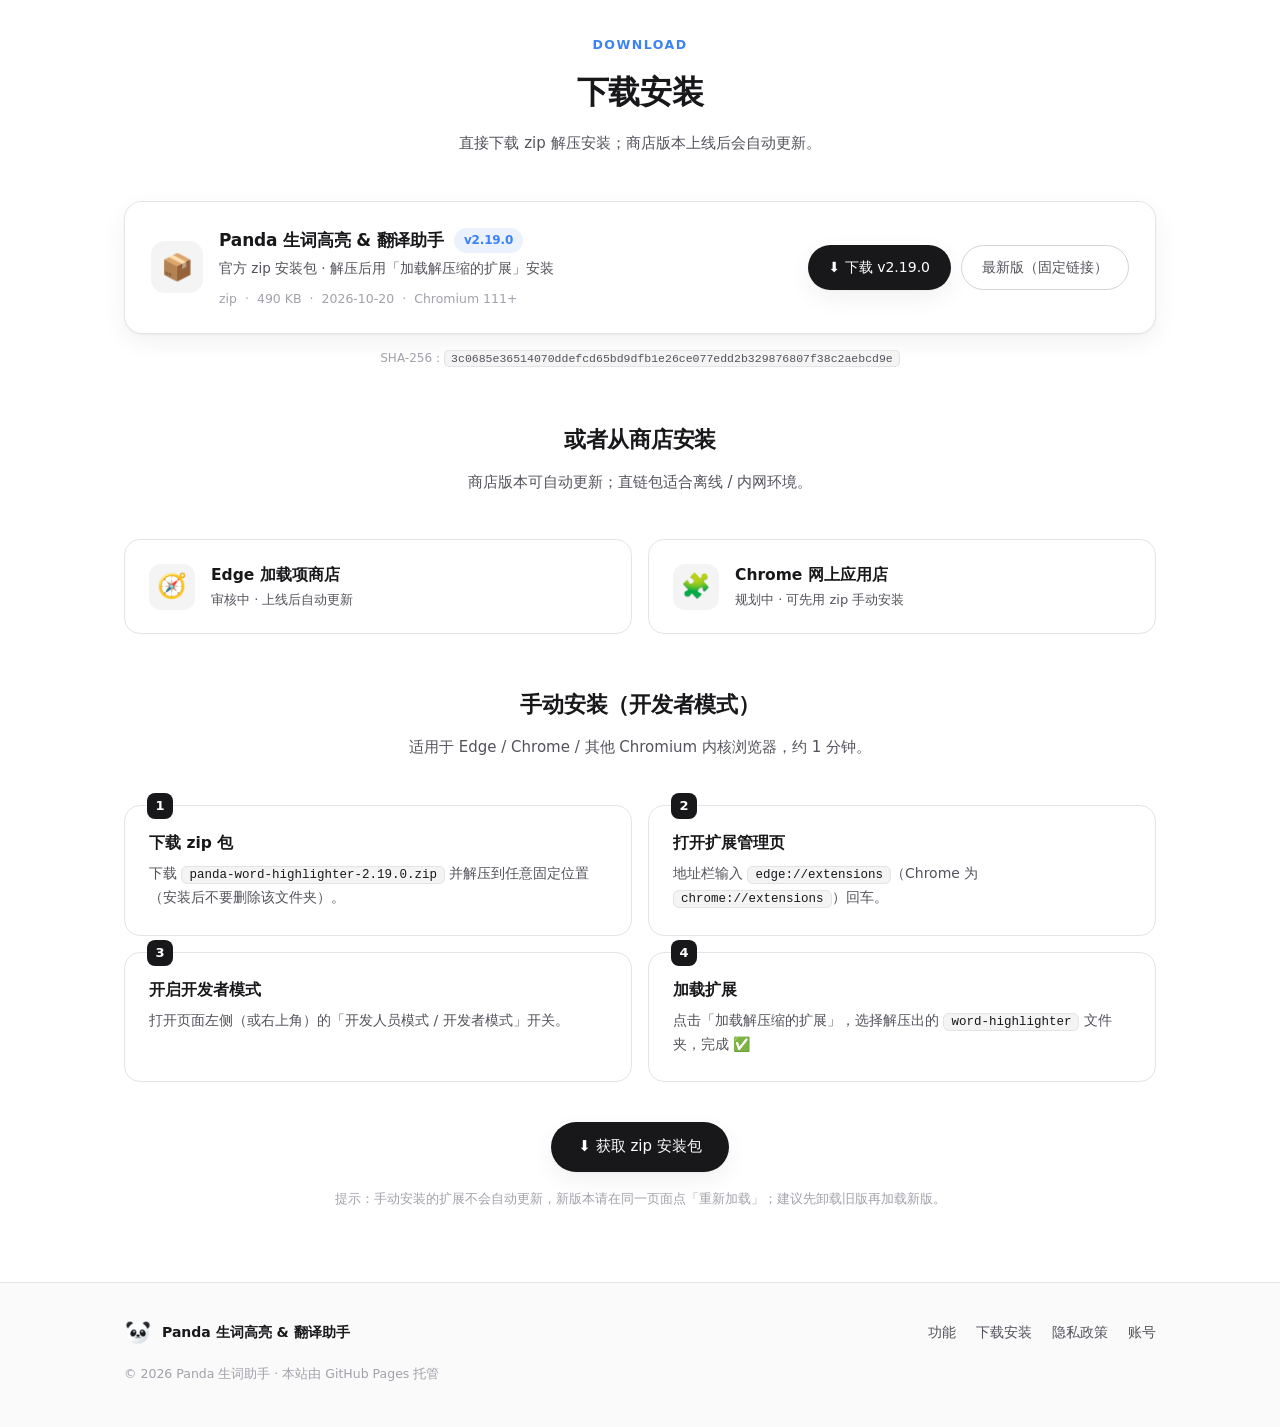
==== commit c30d02b0: "官网更新到 v2.19.0：字幕悬停暂停与句尾自动暂停 - downloads: 2.19.0 安装包（490 KB）+ latest 固定链接副本 - index.html: 版本号/大小/SHA-" ====
--- a/index.html
+++ b/index.html
@@ -14,7 +14,7 @@
       <a class="brand" href="./">
         <img src="assets/icons/icon128.png" alt="Panda 图标" />
         <span>Panda 生词助手</span>
-        <span class="ver">v2.18.4</span>
+        <span class="ver">v2.19.0</span>
       </a>
       <nav class="nav-links">
         <a href="#features" class="hide-sm">功能</a>
@@ -37,7 +37,7 @@
           整页翻译多级降级，生词本 + 艾宾浩斯背单词闭环，还能接管 YouTube 字幕逐句翻译。
         </p>
         <div class="hero-cta">
-          <a class="btn btn-primary" href="downloads/panda-word-highlighter-latest.zip" download>⬇ 下载插件 v2.18.4</a>
+          <a class="btn btn-primary" href="downloads/panda-word-highlighter-latest.zip" download>⬇ 下载插件 v2.19.0</a>
           <a class="btn btn-ghost" href="#install">安装步骤</a>
           <a class="btn btn-ghost" href="#features">了解功能</a>
         </div>
@@ -114,20 +114,20 @@
           <div class="dl-main">
             <div class="ico">📦</div>
             <div>
-              <h3>Panda 生词高亮 &amp; 翻译助手 <span class="dl-ver">v2.18.4</span></h3>
+              <h3>Panda 生词高亮 &amp; 翻译助手 <span class="dl-ver">v2.19.0</span></h3>
               <p>官方 zip 安装包 · 解压后用「加载解压缩的扩展」安装</p>
               <div class="dl-meta">
-                <span>zip</span><span>·</span><span>488 KB</span><span>·</span><span>2026-10-20</span><span>·</span><span>Chromium 111+</span>
+                <span>zip</span><span>·</span><span>490 KB</span><span>·</span><span>2026-10-20</span><span>·</span><span>Chromium 111+</span>
               </div>
             </div>
           </div>
           <div class="dl-actions">
-            <a class="btn btn-primary" href="downloads/panda-word-highlighter-2.18.4.zip" download>⬇ 下载 v2.18.4</a>
+            <a class="btn btn-primary" href="downloads/panda-word-highlighter-2.19.0.zip" download>⬇ 下载 v2.19.0</a>
             <a class="btn btn-ghost" href="downloads/panda-word-highlighter-latest.zip" download>最新版（固定链接）</a>
           </div>
         </div>
         <p class="dl-hash">
-          SHA-256：<code>5ac2aced0f461a4c208557b309c6b68972ef336c9a3c1e604dc64205eeab516d</code>
+          SHA-256：<code>3c0685e36514070ddefcd65bd9dfb1e26ce077edd2b329876807f38c2aebcd9e</code>
         </p>
 
         <div class="section-head" style="margin-top:52px">
@@ -159,7 +159,7 @@
         <div class="steps">
           <div class="step">
             <h3>下载 zip 包</h3>
-            <p>下载 <code>panda-word-highlighter-2.18.4.zip</code> 并解压到任意固定位置（安装后不要删除该文件夹）。</p>
+            <p>下载 <code>panda-word-highlighter-2.19.0.zip</code> 并解压到任意固定位置（安装后不要删除该文件夹）。</p>
           </div>
           <div class="step">
             <h3>打开扩展管理页</h3>
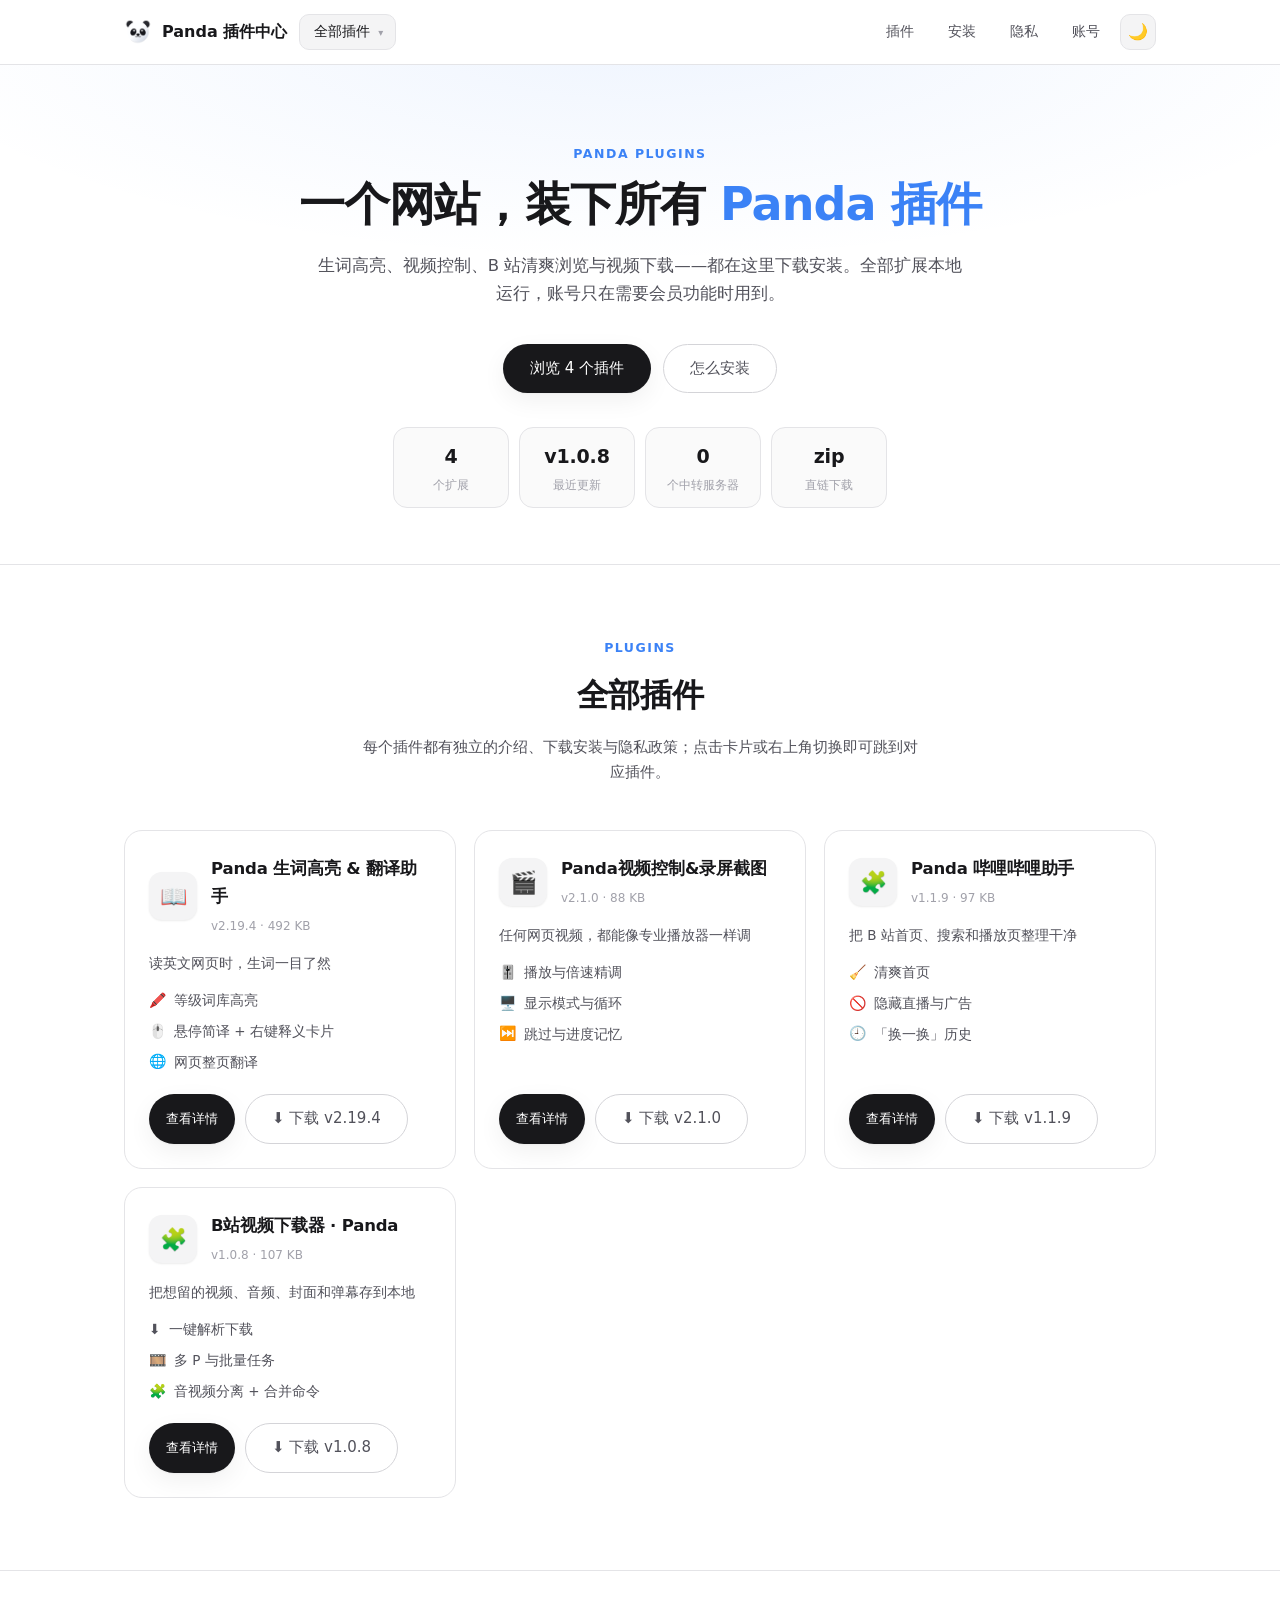
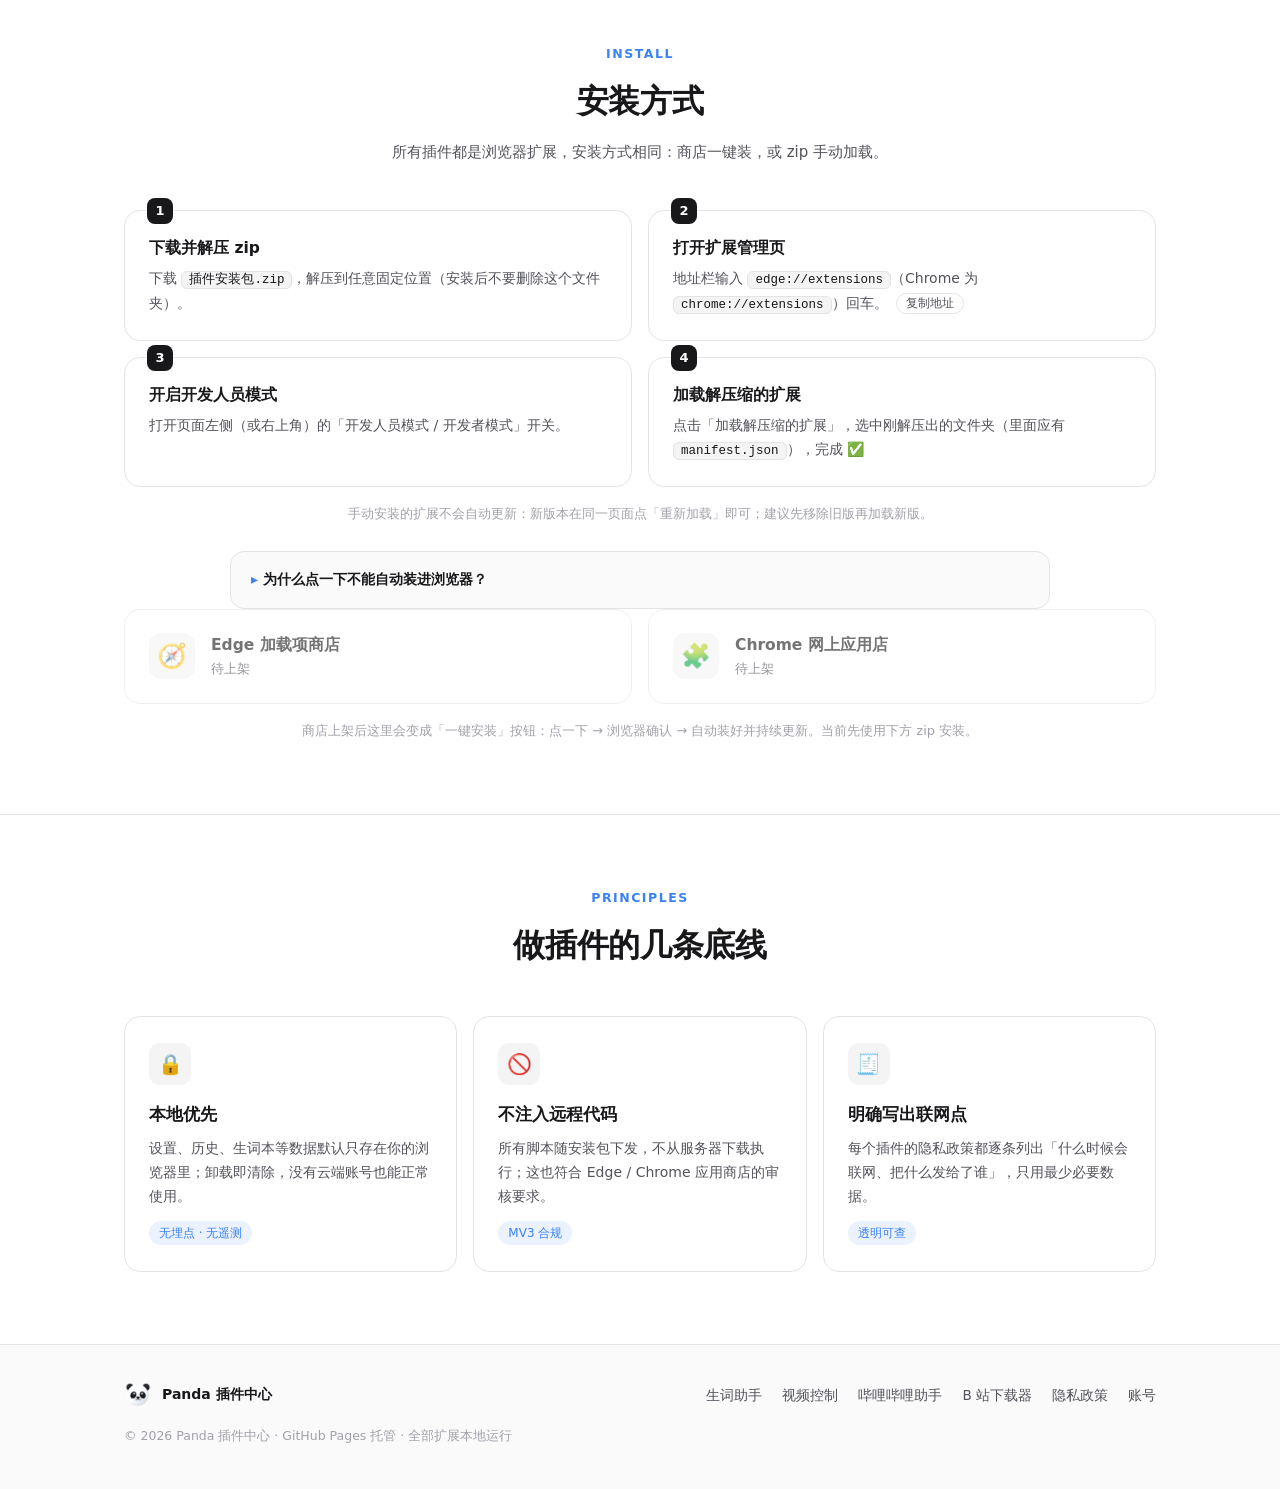
==== commit bb983426: "feat(site): 多插件官网（插件切换 + 逐插件隐私政策 + 自动下载包）" ====
--- a/index.html
+++ b/index.html
@@ -3,218 +3,44 @@
 <head>
   <meta charset="UTF-8" />
   <meta name="viewport" content="width=device-width, initial-scale=1.0" />
-  <title>Panda 生词高亮 &amp; 翻译助手 — 浏览英文网页的词汇学习伴侣</title>
-  <meta name="description" content="按词汇等级自动高亮生词、右键释义卡片、整页翻译、生词本与背单词复习、YouTube 字幕接管。免费开源的 Chrome / Edge 扩展。" />
+  <title>Panda 插件中心 — 全部插件下载与安装</title>
+  <meta name="description" content="Panda 浏览器扩展合集：生词高亮 & 翻译助手、视频控制 & 录屏截图、哔哩哔哩助手、B 站视频下载器。每个插件都有独立介绍、下载安装与隐私政策。" />
+  <meta name="theme-color" content="#ffffff" media="(prefers-color-scheme: light)" />
+  <meta name="theme-color" content="#0a0a0a" media="(prefers-color-scheme: dark)" />
   <link rel="icon" type="image/png" href="assets/icons/icon128.png" />
   <link rel="stylesheet" href="assets/style.css" />
+  <script>
+    /* 防主题闪烁：在首次绘制前定好主题 */
+    (function () {
+      try {
+        var t = localStorage.getItem('site-theme');
+        if (t !== 'dark' && t !== 'light') {
+          t = window.matchMedia && window.matchMedia('(prefers-color-scheme: dark)').matches ? 'dark' : 'light';
+        }
+        document.documentElement.setAttribute('data-theme', t);
+      } catch (e) { /* ignore */ }
+    })();
+  </script>
 </head>
 <body>
-  <header class="nav">
-    <div class="container nav-inner">
-      <a class="brand" href="./">
-        <img src="assets/icons/icon128.png" alt="Panda 图标" />
-        <span>Panda 生词助手</span>
-        <span class="ver">v2.19.0</span>
-      </a>
-      <nav class="nav-links">
-        <a href="#features" class="hide-sm">功能</a>
-        <a href="#install" class="hide-sm">下载安装</a>
-        <a href="privacy.html">隐私政策</a>
-        <a href="account.html">账号</a>
-        <button class="theme-btn" id="themeBtn" title="切换日间 / 夜间主题" aria-label="切换主题">🌙</button>
-      </nav>
+  <div id="app">
+    <!-- JS 渲染前的静态兜底 -->
+    <div class="container" style="padding:72px 24px">
+      <h1 style="font-size:30px;font-weight:700;letter-spacing:-.02em">Panda 插件中心</h1>
+      <p style="color:var(--text-sub);margin-top:12px">正在加载插件列表…</p>
+      <p style="color:var(--text-faint);font-size:13px;margin-top:10px">
+        若长时间空白，请运行 <code>node tools/build.mjs</code> 生成 <code>assets/plugins.data.js</code>。
+      </p>
     </div>
-  </header>
+  </div>
+  <noscript>
+    <div class="container" style="padding:40px 24px">
+      <p>本站需要启用 JavaScript 才能切换插件与显示下载信息。</p>
+      <p>安装包清单见 <a class="inline-link" href="downloads/README.md">downloads/README.md</a>。</p>
+    </div>
+  </noscript>
 
-  <main>
-    <!-- Hero -->
-    <section class="hero">
-      <div class="container">
-        <img class="hero-logo" src="assets/icons/icon256.png" alt="Panda 扩展图标" />
-        <h1>读英文网页时，<span class="hl">生词</span>一目了然</h1>
-        <p class="sub">
-          Panda 生词高亮 &amp; 翻译助手：按词汇等级自动标记生词，悬停秒看释义，右键查词根词缀，
-          整页翻译多级降级，生词本 + 艾宾浩斯背单词闭环，还能接管 YouTube 字幕逐句翻译。
-        </p>
-        <div class="hero-cta">
-          <a class="btn btn-primary" href="downloads/panda-word-highlighter-latest.zip" download>⬇ 下载插件 v2.19.0</a>
-          <a class="btn btn-ghost" href="#install">安装步骤</a>
-          <a class="btn btn-ghost" href="#features">了解功能</a>
-        </div>
-        <div class="hero-badges">
-          <span class="badge">🎓 8 级词库 · 10,972 词</span>
-          <span class="badge">🌐 整页翻译 · 多服务降级</span>
-          <span class="badge">📖 艾宾浩斯复习</span>
-          <span class="badge">🎬 YouTube 字幕接管</span>
-          <span class="badge">🌙 日 / 夜主题</span>
-        </div>
-      </div>
-    </section>
-
-    <!-- 功能 -->
-    <section class="section" id="features">
-      <div class="container">
-        <div class="section-head">
-          <div class="kicker">Features</div>
-          <h2>一套完整的词汇学习工作流</h2>
-          <p>从「遇到生词 → 看懂 → 收藏 → 复习掌握」的完整闭环，全部在浏览器里完成。</p>
-        </div>
-        <div class="grid">
-          <div class="card">
-            <div class="ico">🖍️</div>
-            <h3>等级词库高亮</h3>
-            <p>小学 / 初中 / 高中 / 四级 / 六级 / 考研 / 托福 / SAT 八级词库（共 10,972 词，离线内置），按所选等级精准高亮，白名单判定不误标人名与俚语。</p>
-            <span class="tag">离线词库</span>
-          </div>
-          <div class="card">
-            <div class="ico">🖱️</div>
-            <h3>悬停简译 + 右键释义卡片</h3>
-            <p>鼠标悬停即弹出简略翻译；右键（或按 A 键）打开详细卡片——音标、释义、词根词缀、关联词汇，三级词典兜底 + AI 兜底，点击即发音。</p>
-            <span class="tag">词根词缀</span>
-          </div>
-          <div class="card">
-            <div class="ico">🌐</div>
-            <h3>网页整页翻译</h3>
-            <p>Edge 免 token 批量翻译（20 句/批，快约 30 倍）+ MyMemory / 有道 / Bing / Google / 自定义 AI 多级自动降级；对照 / 覆盖两种显示模式。</p>
-            <span class="tag">多级降级</span>
-          </div>
-          <div class="card">
-            <div class="ico">🎬</div>
-            <h3>YouTube 字幕接管</h3>
-            <p>接管原生字幕条，按句末标点整句显示；timedtext 时间轴驱动零延迟切换，支持逐句 / 逐词翻译两种模式，看完一个视频顺便学完生词。</p>
-            <span class="tag">逐句 / 逐词</span>
-          </div>
-          <div class="card">
-            <div class="ico">📖</div>
-            <h3>生词本 + 背单词</h3>
-            <p>右键一键收藏生词（自动保存语境句）；独立背单词模块按每日强度学习，艾宾浩斯间隔复习（认识 / 模糊 / 忘记三键反馈），数据统计曲线。</p>
-            <span class="tag">艾宾浩斯</span>
-          </div>
-          <div class="card">
-            <div class="ico">🔊</div>
-            <h3>TTS 发音自定义</h3>
-            <p>本地离线 TTS 或在线引擎（有道 / 谷歌 / OpenAI 兼容接口），语速可调，自动降级策略保证离线也能发音；日 / 夜主题跟随设置同步。</p>
-            <span class="tag">本地优先</span>
-          </div>
-        </div>
-      </div>
-    </section>
-
-    <!-- 下载安装 -->
-    <section class="section" id="install">
-      <div class="container">
-        <div class="section-head">
-          <div class="kicker">Download</div>
-          <h2>下载安装</h2>
-          <p>直接下载 zip 解压安装；商店版本上线后会自动更新。</p>
-        </div>
-
-        <!-- 直链下载（主入口） -->
-        <div class="dl">
-          <div class="dl-main">
-            <div class="ico">📦</div>
-            <div>
-              <h3>Panda 生词高亮 &amp; 翻译助手 <span class="dl-ver">v2.19.0</span></h3>
-              <p>官方 zip 安装包 · 解压后用「加载解压缩的扩展」安装</p>
-              <div class="dl-meta">
-                <span>zip</span><span>·</span><span>490 KB</span><span>·</span><span>2026-10-20</span><span>·</span><span>Chromium 111+</span>
-              </div>
-            </div>
-          </div>
-          <div class="dl-actions">
-            <a class="btn btn-primary" href="downloads/panda-word-highlighter-2.19.0.zip" download>⬇ 下载 v2.19.0</a>
-            <a class="btn btn-ghost" href="downloads/panda-word-highlighter-latest.zip" download>最新版（固定链接）</a>
-          </div>
-        </div>
-        <p class="dl-hash">
-          SHA-256：<code>3c0685e36514070ddefcd65bd9dfb1e26ce077edd2b329876807f38c2aebcd9e</code>
-        </p>
-
-        <div class="section-head" style="margin-top:52px">
-          <h2 style="font-size:22px">或者从商店安装</h2>
-          <p>商店版本可自动更新；直链包适合离线 / 内网环境。</p>
-        </div>
-
-        <div class="stores">
-          <a class="store" href="https://microsoftedge.microsoft.com/addons" target="_blank" rel="noopener">
-            <div class="ico">🧭</div>
-            <div>
-              <h3>Edge 加载项商店</h3>
-              <p>审核中 · 上线后自动更新</p>
-            </div>
-          </a>
-          <a class="store" href="https://chromewebstore.google.com" target="_blank" rel="noopener">
-            <div class="ico">🧩</div>
-            <div>
-              <h3>Chrome 网上应用店</h3>
-              <p>规划中 · 可先用 zip 手动安装</p>
-            </div>
-          </a>
-        </div>
-
-        <div class="section-head" style="margin-top:52px">
-          <h2 style="font-size:22px">手动安装（开发者模式）</h2>
-          <p>适用于 Edge / Chrome / 其他 Chromium 内核浏览器，约 1 分钟。</p>
-        </div>
-        <div class="steps">
-          <div class="step">
-            <h3>下载 zip 包</h3>
-            <p>下载 <code>panda-word-highlighter-2.19.0.zip</code> 并解压到任意固定位置（安装后不要删除该文件夹）。</p>
-          </div>
-          <div class="step">
-            <h3>打开扩展管理页</h3>
-            <p>地址栏输入 <code>edge://extensions</code>（Chrome 为 <code>chrome://extensions</code>）回车。</p>
-          </div>
-          <div class="step">
-            <h3>开启开发者模式</h3>
-            <p>打开页面左侧（或右上角）的「开发人员模式 / 开发者模式」开关。</p>
-          </div>
-          <div class="step">
-            <h3>加载扩展</h3>
-            <p>点击「加载解压缩的扩展」，选择解压出的 <code>word-highlighter</code> 文件夹，完成 ✅</p>
-          </div>
-        </div>
-        <p class="install-cta">
-          <a class="btn btn-primary" href="downloads/panda-word-highlighter-latest.zip" download>⬇ 获取 zip 安装包</a>
-        </p>
-        <p class="note">提示：手动安装的扩展不会自动更新，新版本请在同一页面点「重新加载」；建议先卸载旧版再加载新版。</p>
-      </div>
-    </section>
-  </main>
-
-  <footer class="footer">
-    <div class="container footer-inner">
-      <a class="brand" href="./">
-        <img src="assets/icons/icon128.png" alt="" />
-        <span>Panda 生词高亮 &amp; 翻译助手</span>
-      </a>
-      <nav>
-        <a href="#features">功能</a>
-        <a href="#install">下载安装</a>
-        <a href="privacy.html">隐私政策</a>
-        <a href="account.html">账号</a>
-      </nav>
-      <p class="copy">© 2026 Panda 生词助手 · 本站由 GitHub Pages 托管</p>
-    </div>
-  </footer>
-
-  <script>
-    (function () {
-      var btn = document.getElementById('themeBtn');
-      var root = document.documentElement;
-      var saved = null;
-      try { saved = localStorage.getItem('site-theme'); } catch (e) {}
-      var apply = function (t) {
-        root.setAttribute('data-theme', t);
-        btn.textContent = t === 'dark' ? '☀️' : '🌙';
-      };
-      apply(saved || (window.matchMedia && window.matchMedia('(prefers-color-scheme: dark)').matches ? 'dark' : 'light'));
-      btn.addEventListener('click', function () {
-        var next = root.getAttribute('data-theme') === 'dark' ? 'light' : 'dark';
-        apply(next);
-        try { localStorage.setItem('site-theme', next); } catch (e) {}
-      });
-    })();
-  </script>
+  <script src="assets/plugins.data.js"></script>
+  <script src="assets/app.js"></script>
 </body>
 </html>
--- a/assets/style.css
+++ b/assets/style.css
@@ -313,3 +313,219 @@
 @media (prefers-reduced-motion: reduce) {
   *, *::before, *::after { animation: none !important; transition: none !important; }
 }
+
+/* =====================================================================
+   多插件官网（Panda 插件中心）追加样式
+   ===================================================================== */
+
+/* 导航：品牌 + 插件切换器 + 链接 */
+.nav-inner { display: flex; align-items: center; gap: 12px; }
+.nav-links { margin-left: auto; }
+
+/* ---------- 插件切换器（下拉） ---------- */
+.ps { position: relative; }
+.ps-btn {
+  display: inline-flex; align-items: center; gap: 8px;
+  height: 36px; padding: 0 12px 0 14px;
+  border: 1px solid var(--border); border-radius: 10px;
+  background: var(--bg-sunken); color: var(--text);
+  font-family: inherit; font-size: 13.5px; font-weight: 500;
+  cursor: pointer; transition: all .22s var(--ease); white-space: nowrap;
+}
+.ps-btn:hover { border-color: var(--border-strong); transform: translateY(-1px); }
+.ps-cur { max-width: 12em; overflow: hidden; text-overflow: ellipsis; }
+.ps-caret { font-size: 10px; color: var(--text-faint); }
+.ps-menu {
+  position: absolute; top: calc(100% + 8px); left: 0; z-index: 80;
+  width: 336px; max-height: min(70vh, 520px); overflow-y: auto;
+  padding: 8px; border: 1px solid var(--border); border-radius: 14px;
+  background: var(--card); box-shadow: var(--shadow);
+  animation: psIn .18s var(--ease) both;
+}
+@keyframes psIn { from { opacity: 0; transform: translateY(-6px); } }
+.ps-item {
+  display: flex; align-items: center; gap: 10px;
+  padding: 9px 10px; border-radius: 10px; transition: background .18s;
+}
+.ps-item:hover { background: var(--bg-sunken); }
+.ps-item.active { background: var(--bg-sunken); box-shadow: inset 0 0 0 1px var(--border-strong); }
+.ps-ico { width: 30px; height: 30px; border-radius: 8px; flex: none; object-fit: cover; }
+.ps-ico.emoji { display: grid; place-items: center; background: var(--bg-sunken); font-size: 15px; }
+.ps-text { display: grid; min-width: 0; flex: 1; }
+.ps-name { font-size: 13.5px; font-weight: 600; color: var(--text); white-space: nowrap; overflow: hidden; text-overflow: ellipsis; }
+.ps-sub { font-size: 11.5px; color: var(--text-faint); white-space: nowrap; overflow: hidden; text-overflow: ellipsis; }
+.ps-ver { font-size: 11.5px; color: var(--text-sub); font-variant-numeric: tabular-nums; flex: none; }
+.ps-sep { height: 1px; background: var(--border); margin: 6px 8px; }
+
+/* ---------- 首页 Hero ---------- */
+.hub-hero { padding: 78px 0 56px; text-align: center; position: relative; overflow: hidden; }
+.hub-hero::before {
+  content: ""; position: absolute; inset: -40% -20% auto; height: 130%; pointer-events: none;
+  background: radial-gradient(ellipse 60% 50% at 50% 26%, color-mix(in srgb, var(--blue) 8%, transparent), transparent 70%);
+}
+.hub-hero .container { position: relative; }
+.kicker {
+  font-size: 12.5px; font-weight: 600; letter-spacing: .12em; text-transform: uppercase;
+  color: var(--blue); margin-bottom: 12px;
+}
+.hub-hero h1 { font-size: clamp(30px, 5vw, 46px); font-weight: 700; letter-spacing: -.02em; line-height: 1.25; }
+.hub-hero h1 .hl { color: var(--blue); }
+.hub-hero .sub { font-size: 16.5px; color: var(--text-sub); max-width: 660px; margin: 18px auto 0; }
+.stat-row {
+  display: flex; justify-content: center; flex-wrap: wrap; gap: 10px; margin-top: 34px;
+}
+.stat {
+  min-width: 116px; padding: 12px 18px; border: 1px solid var(--border); border-radius: 14px;
+  background: var(--bg-subtle); display: grid; gap: 2px;
+}
+.stat b { font-size: 19px; font-weight: 700; letter-spacing: -.01em; font-variant-numeric: tabular-nums; }
+.stat span { font-size: 12px; color: var(--text-faint); }
+
+/* ---------- 插件卡片 ---------- */
+.plugin-grid { display: grid; grid-template-columns: repeat(auto-fit, minmax(min(330px, 100%), 1fr)); gap: 18px; }
+.pcard {
+  display: flex; flex-direction: column;
+  background: var(--card); border: 1px solid var(--border); border-radius: 18px;
+  padding: 24px; transition: all .3s var(--ease);
+}
+.pcard:hover { transform: translateY(-3px); border-color: var(--border-strong); box-shadow: var(--shadow); }
+.pcard-head { display: flex; align-items: center; gap: 14px; }
+.pcard-ico { width: 48px; height: 48px; border-radius: 13px; flex: none; object-fit: cover; box-shadow: 0 1px 2px rgba(0,0,0,.08); }
+.pcard-ico.emoji { display: grid; place-items: center; background: var(--bg-sunken); font-size: 22px; }
+.pcard-title { min-width: 0; }
+.pcard-title h3 { font-size: 16.5px; font-weight: 650; letter-spacing: -.01em; }
+.pcard-ver { font-size: 12px; color: var(--text-faint); font-variant-numeric: tabular-nums; }
+.pcard-tag { font-size: 13.5px; color: var(--text-sub); margin-top: 14px; }
+.pcard-list { list-style: none; margin: 14px 0 0; display: grid; gap: 7px; }
+.pcard-list li { display: flex; align-items: center; gap: 8px; font-size: 13.5px; color: var(--text-sub); }
+.li-ico { font-size: 14px; }
+.pcard-foot { display: flex; gap: 10px; margin-top: auto; padding-top: 20px; flex-wrap: wrap; }
+.btn.sm { padding: 8px 16px; font-size: 13px; }
+.is-off { opacity: .55; cursor: not-allowed; }
+
+/* ---------- 插件详情 ---------- */
+.crumb-row {
+  display: flex; align-items: center; gap: 16px; flex-wrap: wrap;
+  padding-top: 26px; padding-bottom: 4px;
+}
+.crumb { font-size: 13.5px; color: var(--text-sub); transition: color .2s; white-space: nowrap; }
+.crumb:hover { color: var(--text); }
+.chips { display: flex; gap: 8px; overflow-x: auto; padding-bottom: 2px; scrollbar-width: thin; }
+.chip {
+  display: inline-flex; align-items: center; gap: 7px; flex: none;
+  padding: 6px 12px 6px 8px; border: 1px solid var(--border); border-radius: 999px;
+  background: var(--bg-subtle); font-size: 13px; color: var(--text-sub);
+  transition: all .22s var(--ease);
+}
+.chip:hover { border-color: var(--border-strong); color: var(--text); transform: translateY(-1px); }
+.chip.active { background: var(--accent); color: var(--accent-fg); border-color: var(--accent); }
+.chip-ico { width: 20px; height: 20px; border-radius: 6px; object-fit: cover; }
+.chip-ico.emoji { display: grid; place-items: center; font-size: 12px; background: var(--bg-sunken); }
+.chip-ver { font-size: 11px; opacity: .72; font-variant-numeric: tabular-nums; }
+
+.detail-hero { padding: 26px 0 56px; position: relative; overflow: hidden; }
+.detail-hero::before {
+  content: ""; position: absolute; inset: -50% -20% auto; height: 120%; pointer-events: none;
+  background: radial-gradient(ellipse 55% 45% at 24% 18%, color-mix(in srgb, var(--blue) 7%, transparent), transparent 70%);
+}
+.detail-hero .container { position: relative; }
+.detail-top { display: flex; align-items: center; gap: 20px; flex-wrap: wrap; }
+.detail-ico { width: 84px; height: 84px; border-radius: 21px; object-fit: cover; flex: none; box-shadow: var(--shadow); }
+.detail-ico.emoji { display: grid; place-items: center; background: var(--bg-sunken); font-size: 38px; }
+.detail-head { min-width: 0; }
+.detail-kicker { font-size: 12.5px; font-weight: 600; letter-spacing: .1em; text-transform: uppercase; color: var(--blue); }
+.detail-head h1 {
+  font-size: clamp(24px, 3.6vw, 34px); font-weight: 700; letter-spacing: -.02em; line-height: 1.3;
+  display: flex; align-items: center; gap: 12px; flex-wrap: wrap;
+}
+.ver-pill {
+  font-size: 12.5px; font-weight: 600; color: var(--text-sub);
+  border: 1px solid var(--border-strong); border-radius: 999px; padding: 2px 11px;
+  font-variant-numeric: tabular-nums; background: var(--bg-sunken);
+}
+.detail-tag { font-size: 15px; color: var(--text-sub); margin-top: 6px; }
+.detail-hero .sub { font-size: 15.5px; color: var(--text-sub); max-width: 720px; margin: 20px 0 0; }
+.hero-cta.left, .hero-badges.left { justify-content: flex-start; }
+.hero-cta.left { margin-top: 26px; }
+.hero-badges.left { margin-top: 20px; }
+
+.member-note {
+  display: flex; align-items: center; gap: 12px; flex-wrap: wrap;
+  margin-top: 24px; padding: 14px 18px;
+  border: 1px solid var(--border); border-left: 3px solid var(--border-strong);
+  border-radius: 0 12px 12px 0; background: var(--bg-subtle);
+}
+.member-note.required { border-left-color: #d9a441; }
+.member-badge {
+  font-size: 11.5px; font-weight: 700; letter-spacing: .03em;
+  padding: 3px 10px; border-radius: 999px; flex: none;
+  color: #9a6700; background: #fff3c4; border: 1px solid #f0d47a;
+}
+html[data-theme="dark"] .member-badge { color: #ffd80b; background: rgba(240,212,122,.14); border-color: rgba(240,212,122,.4); }
+.member-text { font-size: 13px; color: var(--text-sub); flex: 1; min-width: 220px; }
+.member-link { font-size: 13px; color: var(--blue); white-space: nowrap; }
+
+.perm-wrap { max-width: 820px; margin: 0 auto; }
+.inline-link { color: var(--blue); text-decoration: underline; text-underline-offset: 2px; }
+
+.mini-copy {
+  margin-left: 8px; padding: 2px 9px; font-size: 11.5px; font-family: inherit;
+  border: 1px solid var(--border); border-radius: 999px; background: var(--bg);
+  color: var(--text-sub); cursor: pointer; transition: all .2s var(--ease); vertical-align: middle;
+}
+.mini-copy:hover { color: var(--text); border-color: var(--border-strong); }
+
+.why {
+  max-width: 820px; margin: 26px auto 0; padding: 16px 20px;
+  border: 1px solid var(--border); border-radius: 14px; background: var(--bg-subtle);
+}
+.why summary { cursor: pointer; font-size: 14px; font-weight: 600; list-style: none; }
+.why summary::-webkit-details-marker { display: none; }
+.why summary::before { content: "▸ "; color: var(--blue); }
+.why[open] summary::before { content: "▾ "; }
+.why-body { margin-top: 14px; }
+.why-body p, .why-body li { font-size: 13.5px; color: var(--text-sub); }
+.why-body p { margin-bottom: 10px; }
+.why-body ul { padding-left: 20px; display: grid; gap: 8px; margin-bottom: 10px; }
+.why-body strong { color: var(--text); }
+.why-body code {
+  font-family: ui-monospace, Consolas, monospace; font-size: 12px;
+  background: var(--bg-sunken); border: 1px solid var(--border); border-radius: 5px; padding: 1px 6px;
+}
+.store.is-off { opacity: .6; }
+.store.is-off:hover { transform: none; box-shadow: none; border-color: var(--border); }
+
+/* ---------- 隐私页 ---------- */
+.privacy-switch { display: flex; align-items: center; gap: 10px; flex-wrap: wrap; margin-top: 18px; }
+.privacy-switch label { font-size: 13px; color: var(--text-faint); }
+.policy-list { display: grid; gap: 14px; max-width: 820px; margin: 0 auto; }
+.policy-card {
+  display: flex; align-items: center; gap: 16px; flex-wrap: wrap;
+  padding: 20px 22px; border: 1px solid var(--border); border-radius: 16px; background: var(--card);
+  transition: all .28s var(--ease);
+}
+.policy-card:hover { transform: translateY(-2px); border-color: var(--border-strong); box-shadow: var(--shadow); }
+.policy-card .pc-ico { width: 44px; height: 44px; border-radius: 12px; flex: none; object-fit: cover; }
+.policy-card .pc-ico.emoji { display: grid; place-items: center; background: var(--bg-sunken); font-size: 20px; }
+.policy-card .pc-body { flex: 1; min-width: 220px; }
+.policy-card h3 { font-size: 15.5px; font-weight: 650; }
+.policy-card p { font-size: 13px; color: var(--text-sub); margin-top: 2px; }
+.policy-card .pc-go { font-size: 13px; color: var(--blue); white-space: nowrap; }
+.doc-sub { font-size: 13px; color: var(--text-faint); margin-bottom: 22px; }
+
+/* ---------- 响应式 ---------- */
+@media (max-width: 820px) {
+  .ps-menu { width: 300px; }
+}
+@media (max-width: 640px) {
+  .nav-inner { gap: 8px; }
+  .hub-hero { padding: 52px 0 40px; }
+  .stat { min-width: 96px; padding: 10px 14px; }
+  .stat b { font-size: 17px; }
+  .pcard { padding: 20px; }
+  .detail-ico { width: 64px; height: 64px; border-radius: 17px; }
+  .chips { margin-right: -24px; padding-right: 24px; }
+  .ps-menu { position: fixed; left: 12px; right: 12px; width: auto; top: 62px; }
+}
+.ps-all .ps-name { font-weight: 650; }
+.ps-all .ps-ver { display: none; }
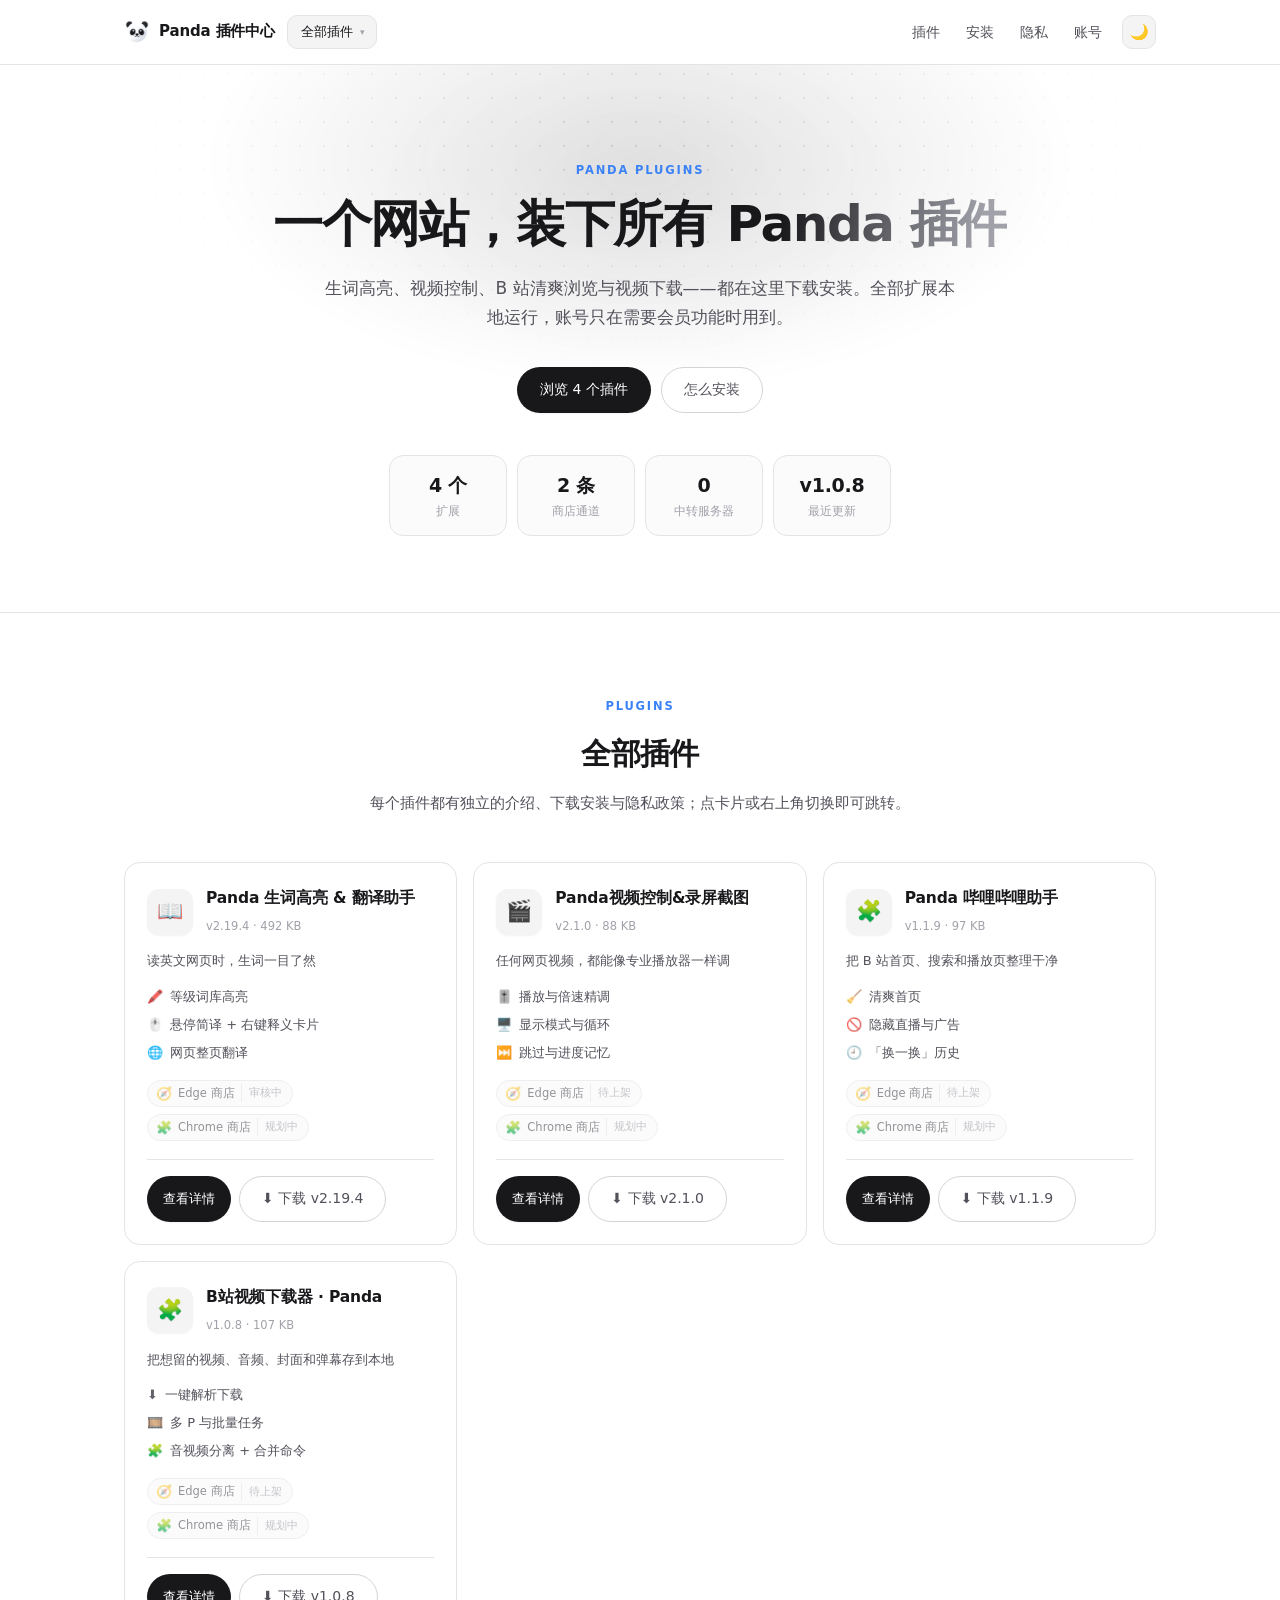
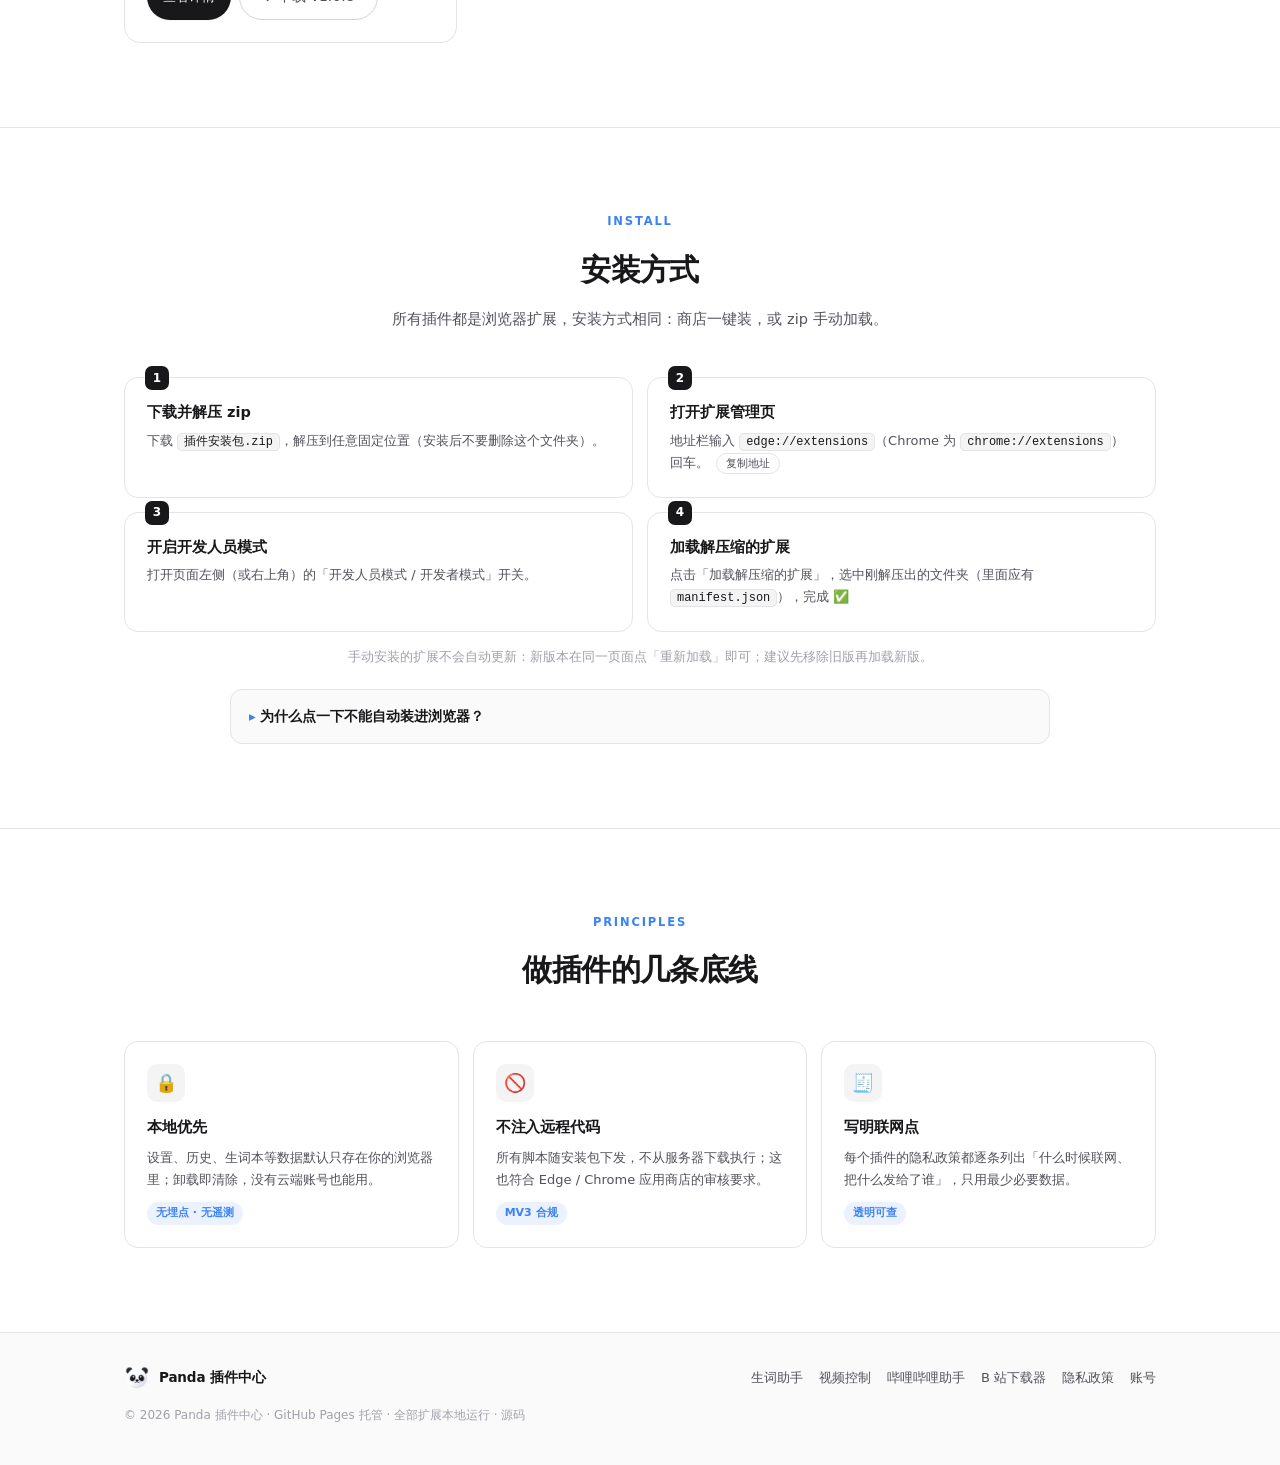
==== commit 144ee839: "feat(site): 精简下载区块 + 商店小按钮 + 视差动效 + 前端拆分重构" ====
--- a/index.html
+++ b/index.html
@@ -41,6 +41,8 @@
   </noscript>
 
   <script src="assets/plugins.data.js"></script>
+  <script src="assets/ui.js"></script>
+  <script src="assets/fx.js"></script>
   <script src="assets/app.js"></script>
 </body>
 </html>
--- a/assets/style.css
+++ b/assets/style.css
@@ -1,4 +1,11 @@
-/* Panda 生词高亮 & 翻译助手 · 官网样式（锌色中性调 + 日/夜主题，与扩展 UI 一致） */
+/* =========================================================================
+   Panda 插件中心 · 官网样式
+   设计语言：Panda（近纯黑 / 锌灰单色 + 单一蓝色强调 + 语义色）
+   结构：令牌 → 基础 → 动效层 → 导航 → 按钮 → 首页 → 插件卡 → 详情
+        → 安装 → 隐私/文档 → 账号 → 页脚 → 响应式
+   ========================================================================= */
+
+/* ---------- 令牌 ---------- */
 :root {
   --bg: #ffffff;
   --bg-subtle: #fafafa;
@@ -12,9 +19,15 @@
   --accent: #18181b;
   --accent-fg: #ffffff;
   --blue: #3b82f6;
-  --shadow: 0 1px 2px rgba(0,0,0,.04), 0 8px 24px rgba(0,0,0,.06);
-  --ease: cubic-bezier(.22,1,.36,1);
-}
+  --shadow-sm: 0 1px 2px rgba(24, 24, 27, .05);
+  --shadow: 0 1px 2px rgba(24, 24, 27, .05), 0 10px 30px rgba(24, 24, 27, .07);
+  --shadow-lg: 0 2px 4px rgba(24, 24, 27, .06), 0 24px 60px rgba(24, 24, 27, .1);
+  --ease: cubic-bezier(.22, 1, .36, 1);
+  --nav-h: 64px;
+  --glow: 12%;
+  color-scheme: light;
+}
+
 html[data-theme="dark"] {
   --bg: #0a0a0a;
   --bg-subtle: #101011;
@@ -28,8 +41,14 @@
   --accent: #fafafa;
   --accent-fg: #0a0a0a;
   --blue: #60a5fa;
-  --shadow: 0 1px 2px rgba(0,0,0,.4), 0 8px 24px rgba(0,0,0,.5);
-}
+  --shadow-sm: 0 1px 2px rgba(0, 0, 0, .5);
+  --shadow: 0 1px 2px rgba(0, 0, 0, .5), 0 12px 34px rgba(0, 0, 0, .55);
+  --shadow-lg: 0 2px 6px rgba(0, 0, 0, .6), 0 28px 70px rgba(0, 0, 0, .65);
+  --glow: 10%;
+  color-scheme: dark;
+}
+
+/* ---------- 基础 ---------- */
 * { box-sizing: border-box; margin: 0; padding: 0; }
 html { scroll-behavior: smooth; }
 body {
@@ -38,494 +57,492 @@
   color: var(--text);
   line-height: 1.7;
   -webkit-font-smoothing: antialiased;
+  overflow-x: hidden;
 }
 a { color: inherit; text-decoration: none; }
+img { max-width: 100%; }
+code, kbd { font-family: ui-monospace, "Cascadia Code", Consolas, monospace; font-size: .92em; }
 .container { max-width: 1080px; margin: 0 auto; padding: 0 24px; }
-
-/* ---------- 顶部导航 ---------- */
+:focus-visible { outline: 1.5px solid var(--blue); outline-offset: 2px; border-radius: 4px; }
+section[id] { scroll-margin-top: calc(var(--nav-h) + 18px); }
+/* 插件页有 sticky 的切换条，跳转时多留出它的高度 */
+html[data-plugin]:not([data-plugin=""]) section[id] { scroll-margin-top: calc(var(--nav-h) + 66px); }
+
+/* ---------- 动效层：阅读进度 / 入场 / 视差 / 光斑 ---------- */
+#fxProgress {
+  position: fixed; inset: 0 0 auto 0; height: 2px; z-index: 120;
+  background: linear-gradient(90deg, var(--text), var(--text-faint));
+  transform: scaleX(0); transform-origin: 0 50%;
+  opacity: .45; pointer-events: none; will-change: transform;
+}
+[data-parallax] { will-change: transform; }
+html.fx-ready [data-reveal] {
+  opacity: 0;
+  transform: translateY(10px) scale(.995);
+  transition: opacity 420ms var(--ease) var(--fx-delay, 0ms),
+              transform 420ms var(--ease) var(--fx-delay, 0ms);
+}
+html.fx-ready [data-reveal].fx-in { opacity: 1; transform: none; }
+
+/* 卡片指针光斑（只用文字色，不加彩色） */
+.pcard, .card, .policy-card { position: relative; isolation: isolate; }
+.pcard::after, .card::after, .policy-card::after {
+  content: ""; position: absolute; inset: 0; border-radius: inherit; pointer-events: none;
+  opacity: 0; transition: opacity 220ms var(--ease); z-index: 1;
+  background: radial-gradient(260px circle at var(--mx, 50%) var(--my, 50%),
+              color-mix(in srgb, var(--text) 6%, transparent), transparent 62%);
+}
+.pcard:hover::after, .card:hover::after, .policy-card:hover::after { opacity: 1; }
+
+/* ---------- 导航 ---------- */
 .nav {
-  position: sticky; top: 0; z-index: 50;
-  background: color-mix(in srgb, var(--bg) 82%, transparent);
-  backdrop-filter: blur(12px);
+  position: sticky; top: 0; z-index: 60;
+  background: color-mix(in srgb, var(--bg) 80%, transparent);
+  backdrop-filter: blur(14px) saturate(1.4);
   border-bottom: 1px solid var(--border);
-}
-.nav-inner {
-  display: flex; align-items: center; justify-content: space-between;
-  height: 64px;
-}
-.brand { display: flex; align-items: center; gap: 10px; font-weight: 600; font-size: 16px; }
-.brand img { width: 28px; height: 28px; border-radius: 7px; }
-.brand .ver {
-  font-size: 12px; font-weight: 500; color: var(--text-faint);
-  font-variant-numeric: tabular-nums;
-  border: 1px solid var(--border); border-radius: 999px; padding: 1px 9px;
-}
-.nav-links { display: flex; align-items: center; gap: 6px; }
+  transition: border-color .3s var(--ease), box-shadow .3s var(--ease);
+}
+body.is-scrolled .nav { border-bottom-color: var(--border-strong); box-shadow: 0 1px 0 rgba(0, 0, 0, .02); }
+.nav-inner { display: flex; align-items: center; gap: 12px; height: var(--nav-h); }
+.brand { display: flex; align-items: center; gap: 9px; font-size: 15px; font-weight: 600; letter-spacing: -.01em; }
+.brand img { width: 26px; height: 26px; border-radius: 7px; }
+.nav-links { display: flex; align-items: center; gap: 2px; margin-left: auto; }
 .nav-links a {
-  padding: 7px 14px; border-radius: 8px; font-size: 14px; color: var(--text-sub);
-  transition: all .25s var(--ease);
+  padding: 6px 12px; border-radius: 8px; font-size: 13.5px; color: var(--text-sub);
+  transition: color .22s var(--ease), background .22s var(--ease);
 }
 .nav-links a:hover { color: var(--text); background: var(--bg-sunken); }
 .theme-btn {
-  width: 36px; height: 36px; border-radius: 10px; border: 1px solid var(--border);
-  background: var(--bg-sunken); cursor: pointer; font-size: 16px;
-  display: grid; place-items: center; transition: all .25s var(--ease);
+  width: 34px; height: 34px; margin-left: 6px; border-radius: 10px;
+  border: 1px solid var(--border); background: var(--bg-sunken); color: var(--text);
+  cursor: pointer; font-size: 15px; display: grid; place-items: center;
+  transition: transform .22s var(--ease), border-color .22s var(--ease);
 }
 .theme-btn:hover { transform: translateY(-1px); border-color: var(--border-strong); }
-@media (max-width: 640px) { .nav-links a.hide-sm { display: none; } }
-@media (max-width: 640px) {
-  .brand { gap: 8px; font-size: 15px; white-space: nowrap; }
-  .brand .ver { display: none; }
-  .nav-links a { padding: 7px 10px; font-size: 13.5px; }
-  .dl { padding: 20px; }
-  .dl-main { min-width: 0; }
-  .dl-actions { width: 100%; }
-  .dl-actions .btn { flex: 1; justify-content: center; }
-}
-
-/* ---------- Hero ---------- */
-.hero { padding: 88px 0 72px; text-align: center; position: relative; overflow: hidden; }
-.hero::before {
-  content: ""; position: absolute; inset: -40% -20% auto; height: 130%;
-  background: radial-gradient(ellipse 60% 50% at 50% 30%, color-mix(in srgb, var(--blue) 7%, transparent), transparent 70%);
-  pointer-events: none;
-}
-.hero-logo {
-  width: 88px; height: 88px; border-radius: 22px; margin: 0 auto 28px;
-  box-shadow: var(--shadow); position: relative;
-  animation: pop .7s var(--ease) both;
-}
-@keyframes pop { from { opacity: 0; transform: translateY(14px) scale(.92); } }
-.hero h1 { font-size: clamp(30px, 5vw, 44px); font-weight: 700; letter-spacing: -.02em; animation: rise .7s .06s var(--ease) both; }
-.hero h1 .hl { position: relative; color: var(--blue); }
-.hero p.sub { font-size: 17px; color: var(--text-sub); max-width: 620px; margin: 18px auto 0; animation: rise .7s .14s var(--ease) both; }
-@keyframes rise { from { opacity: 0; transform: translateY(16px); } }
-.hero-cta { display: flex; gap: 12px; justify-content: center; flex-wrap: wrap; margin-top: 36px; animation: rise .7s .22s var(--ease) both; }
-.btn {
-  display: inline-flex; align-items: center; gap: 8px;
-  padding: 11px 26px; border-radius: 999px; font-size: 15px; font-weight: 500;
-  border: 1px solid transparent; cursor: pointer; transition: all .25s var(--ease);
-}
-.btn-primary { background: var(--accent); color: var(--accent-fg); box-shadow: var(--shadow); }
-.btn-primary:hover { transform: translateY(-2px); }
-.btn-primary:active { transform: translateY(0) scale(.97); }
-.btn-ghost { border-color: var(--border-strong); color: var(--text-sub); background: var(--card); }
-.btn-ghost:hover { transform: translateY(-2px); color: var(--text); border-color: var(--text-faint); }
-.hero-badges { display: flex; gap: 10px; justify-content: center; flex-wrap: wrap; margin-top: 28px; animation: rise .7s .3s var(--ease) both; }
-.badge {
-  font-size: 12.5px; color: var(--text-sub);
-  border: 1px solid var(--border); border-radius: 999px; padding: 4px 12px;
-  background: var(--bg-subtle);
-}
-
-/* ---------- 分区 ---------- */
-.section { padding: 72px 0; border-top: 1px solid var(--border); }
-.section-head { text-align: center; margin-bottom: 44px; }
-.section-head .kicker {
-  font-size: 12.5px; font-weight: 600; letter-spacing: .12em; text-transform: uppercase;
-  color: var(--blue); margin-bottom: 10px;
-}
-.section-head h2 { font-size: clamp(24px, 3.4vw, 32px); font-weight: 700; letter-spacing: -.01em; }
-.section-head p { color: var(--text-sub); max-width: 560px; margin: 12px auto 0; font-size: 15px; }
-
-/* 功能卡片 */
-.grid { display: grid; grid-template-columns: repeat(auto-fit, minmax(min(300px, 100%), 1fr)); gap: 16px; }
-.card {
-  background: var(--card); border: 1px solid var(--border); border-radius: 16px;
-  padding: 26px 24px; transition: all .3s var(--ease);
-}
-.card:hover { transform: translateY(-3px); border-color: var(--border-strong); box-shadow: var(--shadow); }
-.card .ico {
-  width: 42px; height: 42px; border-radius: 11px; display: grid; place-items: center;
-  background: var(--bg-sunken); font-size: 20px; margin-bottom: 16px;
-}
-.card h3 { font-size: 16.5px; font-weight: 600; margin-bottom: 8px; }
-.card p { font-size: 14px; color: var(--text-sub); }
-.card .tag {
-  display: inline-block; margin-top: 12px; font-size: 12px; color: var(--blue);
-  background: color-mix(in srgb, var(--blue) 10%, transparent);
-  border-radius: 999px; padding: 2px 10px;
-}
-
-/* 安装步骤 */
-.steps { display: grid; grid-template-columns: repeat(auto-fit, minmax(min(420px, 100%), 1fr)); gap: 16px; counter-reset: step; }
-.step {
-  background: var(--card); border: 1px solid var(--border); border-radius: 16px;
-  padding: 24px; position: relative; transition: all .3s var(--ease);
-}
-.step:hover { border-color: var(--border-strong); }
-.step::before {
-  counter-increment: step; content: counter(step);
-  position: absolute; top: -13px; left: 22px;
-  width: 26px; height: 26px; border-radius: 8px;
-  background: var(--accent); color: var(--accent-fg);
-  font-size: 13px; font-weight: 600; display: grid; place-items: center;
-  font-variant-numeric: tabular-nums;
-}
-.step h3 { font-size: 15.5px; font-weight: 600; margin-bottom: 6px; }
-.step p { font-size: 14px; color: var(--text-sub); }
-.step code {
-  font-family: ui-monospace, "Cascadia Code", Consolas, monospace;
-  font-size: 12.5px; background: var(--bg-sunken); border: 1px solid var(--border);
-  border-radius: 6px; padding: 1px 7px; color: var(--text);
-  overflow-wrap: anywhere; word-break: break-word;
-}
-.step { min-width: 0; }
-.step p { overflow-wrap: anywhere; }
-.install-cta { text-align: center; margin-top: 40px; }
-.note {
-  font-size: 13px; color: var(--text-faint); margin-top: 16px; text-align: center;
-}
-
-/* 直链下载卡片 */
-.dl {
-  display: flex; align-items: center; justify-content: space-between; gap: 20px; flex-wrap: wrap;
-  background: var(--card); border: 1px solid var(--border); border-radius: 18px;
-  padding: 24px 26px; box-shadow: var(--shadow);
-}
-.dl-main { display: flex; align-items: center; gap: 16px; min-width: 280px; }
-.dl-main .ico {
-  width: 52px; height: 52px; border-radius: 14px; flex: none;
-  display: grid; place-items: center; font-size: 26px; background: var(--bg-sunken);
-}
-.dl-main h3 { font-size: 17px; font-weight: 650; letter-spacing: -.01em; display: flex; align-items: center; gap: 10px; flex-wrap: wrap; }
-.dl-ver {
-  font-size: 12px; font-weight: 600; color: var(--blue);
-  background: color-mix(in srgb, var(--blue) 10%, transparent);
-  border-radius: 999px; padding: 2px 10px; font-variant-numeric: tabular-nums;
-}
-.dl-main p { font-size: 13.5px; color: var(--text-sub); margin-top: 2px; }
-.dl-meta {
-  display: flex; gap: 8px; flex-wrap: wrap; margin-top: 8px;
-  font-size: 12.5px; color: var(--text-faint); font-variant-numeric: tabular-nums;
-}
-.dl-actions { display: flex; gap: 10px; flex-wrap: wrap; }
-.dl-actions .btn { padding: 10px 20px; font-size: 14px; }
-.dl-hash {
-  text-align: center; margin-top: 14px; font-size: 12px; color: var(--text-faint);
-  word-break: break-all;
-}
-.dl-hash code {
-  font-family: ui-monospace, "Cascadia Code", Consolas, monospace; font-size: 11.5px;
-  background: var(--bg-sunken); border: 1px solid var(--border); border-radius: 5px;
-  padding: 1px 6px; color: var(--text-sub);
-}
-
-/* 商店卡片 */
-.stores { display: grid; grid-template-columns: repeat(auto-fit, minmax(min(260px, 100%), 1fr)); gap: 16px; }
-.store {
-  display: flex; align-items: center; gap: 16px;
-  background: var(--card); border: 1px solid var(--border); border-radius: 16px;
-  padding: 22px 24px; transition: all .3s var(--ease);
-}
-.store:hover { transform: translateY(-3px); border-color: var(--border-strong); box-shadow: var(--shadow); }
-.store .ico { width: 46px; height: 46px; border-radius: 12px; display: grid; place-items: center; font-size: 24px; background: var(--bg-sunken); flex: none; }
-.store h3 { font-size: 15.5px; font-weight: 600; }
-.store p { font-size: 13px; color: var(--text-sub); }
-
-/* ---------- 隐私页 ---------- */
-.page-head { padding: 64px 0 8px; }
-.page-head h1 { font-size: clamp(26px, 4vw, 36px); font-weight: 700; letter-spacing: -.01em; }
-.page-head .meta { font-size: 13.5px; color: var(--text-faint); margin-top: 10px; }
-.doc { max-width: 760px; margin: 0 auto; padding: 32px 24px 88px; }
-.doc h2 {
-  font-size: 19px; font-weight: 650; margin: 40px 0 12px;
-  padding-top: 24px; border-top: 1px solid var(--border);
-}
-.doc h2:first-of-type { border-top: none; padding-top: 0; margin-top: 8px; }
-.doc p, .doc li { font-size: 14.5px; color: var(--text-sub); }
-.doc p { margin-bottom: 10px; }
-.doc ul { padding-left: 22px; margin-bottom: 12px; }
-.doc li { margin-bottom: 6px; }
-.doc strong { color: var(--text); font-weight: 600; }
-.doc code {
-  font-family: ui-monospace, Consolas, monospace; font-size: 13px;
-  background: var(--bg-sunken); border: 1px solid var(--border);
-  border-radius: 6px; padding: 1px 7px; color: var(--text);
-}
-.doc .callout {
-  border-left: 3px solid var(--blue); background: var(--bg-subtle);
-  border-radius: 0 12px 12px 0; padding: 14px 18px; margin: 18px 0;
-  font-size: 14px; color: var(--text-sub);
-}
-table.data { width: 100%; border-collapse: collapse; font-size: 13.5px; margin: 14px 0; }
-table.data th, table.data td { text-align: left; padding: 10px 14px; border: 1px solid var(--border); }
-table.data th { background: var(--bg-subtle); color: var(--text); font-weight: 600; white-space: nowrap; }
-table.data td { color: var(--text-sub); }
-table.data td:first-child { color: var(--text); font-weight: 500; white-space: nowrap; }
-
-/* ---------- 页脚 ---------- */
-.footer { border-top: 1px solid var(--border); padding: 36px 0 44px; background: var(--bg-subtle); }
-.footer-inner { display: flex; align-items: center; justify-content: space-between; flex-wrap: wrap; gap: 16px; }
-.footer .brand { font-size: 14px; }
-.footer nav { display: flex; gap: 20px; font-size: 13.5px; }
-.footer nav a { color: var(--text-sub); transition: color .2s; }
-.footer nav a:hover { color: var(--text); }
-.footer .copy { font-size: 12.5px; color: var(--text-faint); width: 100%; }
-@media (max-width: 640px) { .footer-inner { justify-content: center; text-align: center; } }
-
-/* ---------- 账号页 ---------- */
-.auth-card {
-  background: var(--card); border: 1px solid var(--border); border-radius: 16px;
-  padding: 30px 28px; margin-top: 24px; box-shadow: var(--shadow);
-}
-.auth-form { display: grid; gap: 14px; margin-bottom: 18px; }
-.auth-form label { font-size: 13.5px; font-weight: 600; display: grid; gap: 6px; }
-.auth-form input {
-  width: 100%; padding: 10px 14px; font-size: 14px; font-family: inherit;
-  border: 1px solid var(--border); border-radius: 10px; outline: none;
-  background: var(--bg-subtle); color: var(--text);
-  transition: border-color .25s var(--ease), box-shadow .25s var(--ease);
-}
-.auth-form input:focus { border-color: var(--border-strong); box-shadow: 0 0 0 3px color-mix(in srgb, var(--blue) 15%, transparent); }
-.auth-actions { display: flex; gap: 10px; flex-wrap: wrap; }
-.auth-actions .btn { padding: 10px 24px; font-size: 14px; }
-.auth-msg { font-size: 13px; min-height: 20px; margin-top: 12px; color: var(--text-sub); }
-.auth-msg.err { color: #e5484d; }
-.auth-tip { font-size: 12.5px; color: var(--text-faint); margin-top: 14px; line-height: 1.7; }
-.auth-row {
-  display: flex; align-items: center; justify-content: space-between; gap: 12px;
-  padding: 14px 0; border-bottom: 1px solid var(--border); font-size: 14.5px;
-}
-.auth-row:last-of-type { border-bottom: none; }
-.auth-k { color: var(--text-sub); flex: none; }
-.auth-plan { display: flex; align-items: center; gap: 10px; flex-wrap: wrap; justify-content: flex-end; }
-.pro-badge {
-  font-size: 12px; font-weight: 700; letter-spacing: .04em;
-  border: 1px solid var(--border-strong); border-radius: 999px; padding: 3px 12px;
-  color: var(--text-sub); background: var(--bg-sunken);
-}
-.pro-badge.pro {
-  color: #9a6700; background: #fff3c4; border-color: #f0d47a;
-}
-html[data-theme="dark"] .pro-badge.pro { color: #ffd80b; background: rgba(240, 212, 122, .14); }
-.auth-redeem { display: flex; gap: 10px; flex-wrap: wrap; }
-.auth-redeem input {
-  flex: 1; min-width: 200px; padding: 10px 14px; font-size: 14px; font-family: inherit;
-  border: 1px solid var(--border); border-radius: 10px; outline: none;
-  background: var(--bg-subtle); color: var(--text);
-  transition: border-color .25s var(--ease), box-shadow .25s var(--ease);
-}
-.auth-redeem input:focus { border-color: var(--border-strong); box-shadow: 0 0 0 3px color-mix(in srgb, var(--blue) 15%, transparent); }
-.auth-redeem .btn { padding: 10px 24px; font-size: 14px; flex: none; }
-.hidden { display: none !important; }
-
-@media (prefers-reduced-motion: reduce) {
-  *, *::before, *::after { animation: none !important; transition: none !important; }
-}
-
-/* =====================================================================
-   多插件官网（Panda 插件中心）追加样式
-   ===================================================================== */
-
-/* 导航：品牌 + 插件切换器 + 链接 */
-.nav-inner { display: flex; align-items: center; gap: 12px; }
-.nav-links { margin-left: auto; }
-
-/* ---------- 插件切换器（下拉） ---------- */
+
+/* 插件切换器 */
 .ps { position: relative; }
 .ps-btn {
-  display: inline-flex; align-items: center; gap: 8px;
-  height: 36px; padding: 0 12px 0 14px;
-  border: 1px solid var(--border); border-radius: 10px;
-  background: var(--bg-sunken); color: var(--text);
-  font-family: inherit; font-size: 13.5px; font-weight: 500;
-  cursor: pointer; transition: all .22s var(--ease); white-space: nowrap;
+  display: inline-flex; align-items: center; gap: 7px; height: 34px; padding: 0 11px 0 13px;
+  border: 1px solid var(--border); border-radius: 10px; background: var(--bg-sunken);
+  color: var(--text); font-family: inherit; font-size: 13px; font-weight: 500;
+  cursor: pointer; transition: border-color .22s var(--ease), transform .22s var(--ease);
 }
 .ps-btn:hover { border-color: var(--border-strong); transform: translateY(-1px); }
-.ps-cur { max-width: 12em; overflow: hidden; text-overflow: ellipsis; }
-.ps-caret { font-size: 10px; color: var(--text-faint); }
+.ps-cur { max-width: 11em; overflow: hidden; text-overflow: ellipsis; white-space: nowrap; }
+.ps-caret { font-size: 9px; color: var(--text-faint); }
 .ps-menu {
-  position: absolute; top: calc(100% + 8px); left: 0; z-index: 80;
-  width: 336px; max-height: min(70vh, 520px); overflow-y: auto;
-  padding: 8px; border: 1px solid var(--border); border-radius: 14px;
-  background: var(--card); box-shadow: var(--shadow);
-  animation: psIn .18s var(--ease) both;
-}
-@keyframes psIn { from { opacity: 0; transform: translateY(-6px); } }
-.ps-item {
-  display: flex; align-items: center; gap: 10px;
-  padding: 9px 10px; border-radius: 10px; transition: background .18s;
-}
+  position: absolute; top: calc(100% + 8px); left: 0; z-index: 90;
+  width: 330px; max-height: min(72vh, 520px); overflow-y: auto; padding: 7px;
+  border: 1px solid var(--border); border-radius: 14px;
+  background: var(--card); box-shadow: var(--shadow-lg);
+  animation: menuIn 180ms var(--ease) both;
+}
+@keyframes menuIn { from { opacity: 0; transform: translateY(-6px) scale(.99); } }
+.ps-item { display: flex; align-items: center; gap: 10px; padding: 8px 9px; border-radius: 10px; transition: background .18s var(--ease); }
 .ps-item:hover { background: var(--bg-sunken); }
 .ps-item.active { background: var(--bg-sunken); box-shadow: inset 0 0 0 1px var(--border-strong); }
 .ps-ico { width: 30px; height: 30px; border-radius: 8px; flex: none; object-fit: cover; }
 .ps-ico.emoji { display: grid; place-items: center; background: var(--bg-sunken); font-size: 15px; }
-.ps-text { display: grid; min-width: 0; flex: 1; }
-.ps-name { font-size: 13.5px; font-weight: 600; color: var(--text); white-space: nowrap; overflow: hidden; text-overflow: ellipsis; }
+.ps-text { display: grid; flex: 1; min-width: 0; }
+.ps-name { font-size: 13px; font-weight: 600; white-space: nowrap; overflow: hidden; text-overflow: ellipsis; }
 .ps-sub { font-size: 11.5px; color: var(--text-faint); white-space: nowrap; overflow: hidden; text-overflow: ellipsis; }
-.ps-ver { font-size: 11.5px; color: var(--text-sub); font-variant-numeric: tabular-nums; flex: none; }
-.ps-sep { height: 1px; background: var(--border); margin: 6px 8px; }
-
-/* ---------- 首页 Hero ---------- */
-.hub-hero { padding: 78px 0 56px; text-align: center; position: relative; overflow: hidden; }
-.hub-hero::before {
-  content: ""; position: absolute; inset: -40% -20% auto; height: 130%; pointer-events: none;
-  background: radial-gradient(ellipse 60% 50% at 50% 26%, color-mix(in srgb, var(--blue) 8%, transparent), transparent 70%);
-}
-.hub-hero .container { position: relative; }
+.ps-ver { font-size: 11px; color: var(--text-sub); font-variant-numeric: tabular-nums; flex: none; }
+.ps-sep { height: 1px; background: var(--border); margin: 5px 8px; }
+.ps-all .ps-name { font-weight: 650; }
+.ps-all .ps-ver { display: none; }
+
+/* ---------- 按钮 ---------- */
+.btn {
+  display: inline-flex; align-items: center; justify-content: center; gap: 7px;
+  padding: 10px 22px; border-radius: 999px; border: 1px solid transparent;
+  font-family: inherit; font-size: 14px; font-weight: 500; cursor: pointer;
+  transition: transform .16s var(--ease), background .2s var(--ease),
+              border-color .2s var(--ease), color .2s var(--ease), box-shadow .2s var(--ease);
+}
+.btn-primary { background: var(--accent); color: var(--accent-fg); box-shadow: var(--shadow-sm); }
+.btn-primary:hover { transform: translateY(-1px); box-shadow: var(--shadow); opacity: .92; }
+.btn-primary:active { transform: scale(.98); opacity: 1; }
+.btn-ghost { border-color: var(--border-strong); color: var(--text-sub); background: var(--card); }
+.btn-ghost:hover { transform: translateY(-1px); color: var(--text); border-color: var(--text-faint); background: var(--bg-sunken); }
+.btn.sm { padding: 8px 15px; font-size: 13px; }
+.is-off { opacity: .45; cursor: not-allowed; pointer-events: none; }
+.mini-copy {
+  margin-left: 7px; padding: 2px 9px; border-radius: 999px;
+  border: 1px solid var(--border); background: var(--bg); color: var(--text-sub);
+  font-family: inherit; font-size: 11px; cursor: pointer;
+  transition: color .18s var(--ease), border-color .18s var(--ease);
+}
+.mini-copy:hover { color: var(--text); border-color: var(--border-strong); }
+.mini-copy.ok { color: var(--blue); border-color: currentColor; }
+
+/* ---------- 首页 Hero（视差背景） ---------- */
+.hub-hero { position: relative; padding: 96px 0 76px; text-align: center; overflow: hidden; }
+.hero-bg { position: absolute; inset: 0; pointer-events: none; overflow: hidden; }
+.glow {
+  position: absolute; top: -180px; left: 50%; width: min(900px, 96vw); height: 460px;
+  margin-left: calc(min(900px, 96vw) * -0.5); border-radius: 50%;
+  background: radial-gradient(closest-side, color-mix(in srgb, var(--text) var(--glow), transparent), transparent);
+  filter: blur(24px);
+}
+.glow.g1 { opacity: .95; }
+.glow.g2 {
+  top: -60px; width: min(560px, 70vw); height: 340px; opacity: .55;
+  margin-left: calc(min(560px, 70vw) * -0.5);
+  background: radial-gradient(closest-side, color-mix(in srgb, var(--text) calc(var(--glow) / 2), transparent), transparent);
+}
+.dotgrid {
+  position: absolute; inset: -60px 0 auto 0; height: 520px;
+  background-image: radial-gradient(currentColor 1px, transparent 1.2px);
+  background-size: 24px 24px;
+  color: color-mix(in srgb, var(--text) 16%, transparent);
+  -webkit-mask-image: radial-gradient(ellipse 62% 58% at 50% 26%, #000 8%, transparent 72%);
+  mask-image: radial-gradient(ellipse 62% 58% at 50% 26%, #000 8%, transparent 72%);
+  opacity: .7;
+}
+.hero-inner { position: relative; z-index: 1; }
 .kicker {
-  font-size: 12.5px; font-weight: 600; letter-spacing: .12em; text-transform: uppercase;
-  color: var(--blue); margin-bottom: 12px;
-}
-.hub-hero h1 { font-size: clamp(30px, 5vw, 46px); font-weight: 700; letter-spacing: -.02em; line-height: 1.25; }
-.hub-hero h1 .hl { color: var(--blue); }
-.hub-hero .sub { font-size: 16.5px; color: var(--text-sub); max-width: 660px; margin: 18px auto 0; }
-.stat-row {
-  display: flex; justify-content: center; flex-wrap: wrap; gap: 10px; margin-top: 34px;
-}
+  font-size: 11.5px; font-weight: 600; letter-spacing: .16em; text-transform: uppercase;
+  color: var(--blue); margin-bottom: 14px;
+}
+.hub-hero h1 { font-size: clamp(30px, 5.2vw, 50px); font-weight: 700; letter-spacing: -.028em; line-height: 1.18; }
+.hub-hero h1 .hl {
+  background: linear-gradient(100deg, var(--text) 20%, var(--text-faint) 90%);
+  -webkit-background-clip: text; background-clip: text; color: transparent;
+}
+.hub-hero .sub {
+  font-size: clamp(15px, 1.6vw, 17px); color: var(--text-sub);
+  max-width: 640px; margin: 20px auto 0; line-height: 1.75;
+}
+.hero-cta { display: flex; gap: 10px; justify-content: center; flex-wrap: wrap; margin-top: 34px; }
+.stat-row { display: flex; justify-content: center; flex-wrap: wrap; gap: 10px; margin-top: 42px; }
 .stat {
-  min-width: 116px; padding: 12px 18px; border: 1px solid var(--border); border-radius: 14px;
-  background: var(--bg-subtle); display: grid; gap: 2px;
-}
-.stat b { font-size: 19px; font-weight: 700; letter-spacing: -.01em; font-variant-numeric: tabular-nums; }
-.stat span { font-size: 12px; color: var(--text-faint); }
+  min-width: 118px; padding: 13px 18px; border: 1px solid var(--border); border-radius: 14px;
+  background: color-mix(in srgb, var(--bg-subtle) 80%, transparent);
+  display: grid; gap: 1px; backdrop-filter: blur(8px);
+  transition: border-color .25s var(--ease), transform .25s var(--ease);
+}
+.stat:hover { transform: translateY(-1px); border-color: var(--border-strong); }
+.stat b { font-size: 19px; font-weight: 700; letter-spacing: -.015em; font-variant-numeric: tabular-nums; }
+.stat span { font-size: 11.5px; color: var(--text-faint); }
+
+/* ---------- 分区 ---------- */
+.section { padding: 84px 0; border-top: 1px solid var(--border); }
+.section-head { text-align: center; margin-bottom: 46px; }
+.section-head h2 { font-size: clamp(23px, 3.1vw, 30px); font-weight: 700; letter-spacing: -.02em; }
+.section-head p { color: var(--text-sub); max-width: 580px; margin: 12px auto 0; font-size: 14.5px; }
+.section-head .kicker { margin-bottom: 12px; }
 
 /* ---------- 插件卡片 ---------- */
-.plugin-grid { display: grid; grid-template-columns: repeat(auto-fit, minmax(min(330px, 100%), 1fr)); gap: 18px; }
+.plugin-grid { display: grid; grid-template-columns: repeat(auto-fit, minmax(min(320px, 100%), 1fr)); gap: 16px; }
 .pcard {
-  display: flex; flex-direction: column;
-  background: var(--card); border: 1px solid var(--border); border-radius: 18px;
-  padding: 24px; transition: all .3s var(--ease);
-}
-.pcard:hover { transform: translateY(-3px); border-color: var(--border-strong); box-shadow: var(--shadow); }
-.pcard-head { display: flex; align-items: center; gap: 14px; }
-.pcard-ico { width: 48px; height: 48px; border-radius: 13px; flex: none; object-fit: cover; box-shadow: 0 1px 2px rgba(0,0,0,.08); }
-.pcard-ico.emoji { display: grid; place-items: center; background: var(--bg-sunken); font-size: 22px; }
+  display: flex; flex-direction: column; padding: 22px;
+  background: var(--card); border: 1px solid var(--border); border-radius: 16px;
+  transition: border-color .28s var(--ease), transform .28s var(--ease), box-shadow .28s var(--ease);
+}
+.pcard > * { position: relative; z-index: 2; }
+.pcard:hover { transform: translateY(-1px); border-color: var(--border-strong); box-shadow: var(--shadow); }
+.pcard-head { display: flex; align-items: center; gap: 13px; }
+.pcard-ico { width: 46px; height: 46px; border-radius: 12px; flex: none; object-fit: cover; box-shadow: var(--shadow-sm); }
+.pcard-ico.emoji { display: grid; place-items: center; background: var(--bg-sunken); font-size: 21px; }
 .pcard-title { min-width: 0; }
-.pcard-title h3 { font-size: 16.5px; font-weight: 650; letter-spacing: -.01em; }
-.pcard-ver { font-size: 12px; color: var(--text-faint); font-variant-numeric: tabular-nums; }
-.pcard-tag { font-size: 13.5px; color: var(--text-sub); margin-top: 14px; }
-.pcard-list { list-style: none; margin: 14px 0 0; display: grid; gap: 7px; }
-.pcard-list li { display: flex; align-items: center; gap: 8px; font-size: 13.5px; color: var(--text-sub); }
-.li-ico { font-size: 14px; }
-.pcard-foot { display: flex; gap: 10px; margin-top: auto; padding-top: 20px; flex-wrap: wrap; }
-.btn.sm { padding: 8px 16px; font-size: 13px; }
-.is-off { opacity: .55; cursor: not-allowed; }
+.pcard-title h3 { font-size: 15.5px; font-weight: 650; letter-spacing: -.01em; }
+.pcard-ver { font-size: 11.5px; color: var(--text-faint); font-variant-numeric: tabular-nums; }
+.pcard-tag { font-size: 13px; color: var(--text-sub); margin-top: 12px; }
+.pcard-list { list-style: none; margin-top: 13px; display: grid; gap: 6px; }
+.pcard-list li { display: flex; align-items: center; gap: 7px; font-size: 13px; color: var(--text-sub); }
+.li-ico { font-size: 13px; opacity: .9; }
+.pcard-stores { margin-top: 16px; }
+.pcard-foot { display: flex; gap: 8px; margin-top: 18px; padding-top: 16px; border-top: 1px solid var(--border); flex-wrap: wrap; }
+
+/* ---------- 商店小按钮 ---------- */
+.store-pills { display: flex; gap: 7px; flex-wrap: wrap; }
+.store-pills.center { justify-content: center; }
+.store-pill {
+  display: inline-flex; align-items: center; gap: 7px; height: 31px; padding: 0 12px 0 10px;
+  border: 1px solid var(--border); border-radius: 999px; background: var(--bg-subtle);
+  font-size: 12.5px; color: var(--text-sub); white-space: nowrap;
+  transition: transform .16s var(--ease), border-color .2s var(--ease),
+              background .2s var(--ease), color .2s var(--ease);
+}
+a.store-pill:hover { transform: translateY(-1px); border-color: var(--border-strong); color: var(--text); background: var(--bg-sunken); }
+.sp-ico { font-size: 13px; line-height: 1; }
+.sp-name { font-weight: 500; }
+.sp-state {
+  font-size: 11px; color: var(--text-faint); padding-left: 7px;
+  border-left: 1px solid var(--border); font-variant-numeric: tabular-nums;
+}
+.store-pill.is-off { opacity: .62; cursor: not-allowed; }
+.store-pills.sm .store-pill { height: 27px; padding: 0 10px 0 8px; font-size: 11.5px; gap: 6px; }
+.store-pills.sm .sp-state { font-size: 10.5px; }
 
 /* ---------- 插件详情 ---------- */
-.crumb-row {
-  display: flex; align-items: center; gap: 16px; flex-wrap: wrap;
-  padding-top: 26px; padding-bottom: 4px;
-}
-.crumb { font-size: 13.5px; color: var(--text-sub); transition: color .2s; white-space: nowrap; }
+.sticky-bar {
+  position: sticky; top: var(--nav-h); z-index: 45;
+  background: color-mix(in srgb, var(--bg) 82%, transparent);
+  backdrop-filter: blur(12px);
+  border-bottom: 1px solid var(--border);
+}
+.crumb-row { display: flex; align-items: center; gap: 14px; padding: 11px 0; flex-wrap: nowrap; }
+.crumb { font-size: 13px; color: var(--text-sub); white-space: nowrap; flex: none; transition: color .2s var(--ease); }
 .crumb:hover { color: var(--text); }
-.chips { display: flex; gap: 8px; overflow-x: auto; padding-bottom: 2px; scrollbar-width: thin; }
+.chips { display: flex; gap: 7px; overflow-x: auto; scrollbar-width: none; -ms-overflow-style: none; }
+.chips::-webkit-scrollbar { display: none; }
 .chip {
-  display: inline-flex; align-items: center; gap: 7px; flex: none;
-  padding: 6px 12px 6px 8px; border: 1px solid var(--border); border-radius: 999px;
-  background: var(--bg-subtle); font-size: 13px; color: var(--text-sub);
-  transition: all .22s var(--ease);
-}
-.chip:hover { border-color: var(--border-strong); color: var(--text); transform: translateY(-1px); }
+  display: inline-flex; align-items: center; gap: 6px; flex: none;
+  padding: 5px 11px 5px 7px; border: 1px solid var(--border); border-radius: 999px;
+  background: var(--bg-subtle); font-size: 12.5px; color: var(--text-sub);
+  transition: transform .16s var(--ease), border-color .2s var(--ease), color .2s var(--ease);
+}
+.chip:hover { transform: translateY(-1px); border-color: var(--border-strong); color: var(--text); }
 .chip.active { background: var(--accent); color: var(--accent-fg); border-color: var(--accent); }
 .chip-ico { width: 20px; height: 20px; border-radius: 6px; object-fit: cover; }
 .chip-ico.emoji { display: grid; place-items: center; font-size: 12px; background: var(--bg-sunken); }
-.chip-ver { font-size: 11px; opacity: .72; font-variant-numeric: tabular-nums; }
-
-.detail-hero { padding: 26px 0 56px; position: relative; overflow: hidden; }
-.detail-hero::before {
-  content: ""; position: absolute; inset: -50% -20% auto; height: 120%; pointer-events: none;
-  background: radial-gradient(ellipse 55% 45% at 24% 18%, color-mix(in srgb, var(--blue) 7%, transparent), transparent 70%);
-}
-.detail-hero .container { position: relative; }
-.detail-top { display: flex; align-items: center; gap: 20px; flex-wrap: wrap; }
-.detail-ico { width: 84px; height: 84px; border-radius: 21px; object-fit: cover; flex: none; box-shadow: var(--shadow); }
+.chip-ver { font-size: 10.5px; opacity: .7; font-variant-numeric: tabular-nums; }
+
+.detail-hero { position: relative; padding: 44px 0 66px; overflow: hidden; }
+.detail-hero .glow { top: -260px; opacity: .9; }
+.detail-hero .container { position: relative; z-index: 1; }
+.detail-top { display: flex; align-items: center; gap: 18px; flex-wrap: wrap; }
+.detail-ico-wrap { flex: none; }
+.detail-ico { width: 84px; height: 84px; border-radius: 20px; object-fit: cover; box-shadow: var(--shadow); }
 .detail-ico.emoji { display: grid; place-items: center; background: var(--bg-sunken); font-size: 38px; }
 .detail-head { min-width: 0; }
-.detail-kicker { font-size: 12.5px; font-weight: 600; letter-spacing: .1em; text-transform: uppercase; color: var(--blue); }
+.detail-kicker { font-size: 11px; font-weight: 600; letter-spacing: .14em; text-transform: uppercase; color: var(--blue); }
 .detail-head h1 {
-  font-size: clamp(24px, 3.6vw, 34px); font-weight: 700; letter-spacing: -.02em; line-height: 1.3;
-  display: flex; align-items: center; gap: 12px; flex-wrap: wrap;
+  font-size: clamp(24px, 3.6vw, 34px); font-weight: 700; letter-spacing: -.025em; line-height: 1.28;
+  display: flex; align-items: center; gap: 11px; flex-wrap: wrap;
 }
 .ver-pill {
-  font-size: 12.5px; font-weight: 600; color: var(--text-sub);
-  border: 1px solid var(--border-strong); border-radius: 999px; padding: 2px 11px;
-  font-variant-numeric: tabular-nums; background: var(--bg-sunken);
-}
-.detail-tag { font-size: 15px; color: var(--text-sub); margin-top: 6px; }
-.detail-hero .sub { font-size: 15.5px; color: var(--text-sub); max-width: 720px; margin: 20px 0 0; }
-.hero-cta.left, .hero-badges.left { justify-content: flex-start; }
-.hero-cta.left { margin-top: 26px; }
-.hero-badges.left { margin-top: 20px; }
+  font-size: 12px; font-weight: 600; color: var(--text-sub); background: var(--bg-sunken);
+  border: 1px solid var(--border-strong); border-radius: 999px; padding: 2px 10px;
+  font-variant-numeric: tabular-nums;
+}
+.detail-tag { font-size: 14.5px; color: var(--text-sub); margin-top: 4px; }
+.detail-hero .sub { font-size: 15px; color: var(--text-sub); max-width: 720px; margin: 20px 0 0; }
+.hero-actions { display: grid; gap: 16px; margin-top: 26px; }
+.cta-row { display: flex; gap: 9px; flex-wrap: wrap; align-items: center; }
+.hero-badges { display: flex; gap: 7px; flex-wrap: wrap; margin-top: 22px; }
+.badge {
+  font-size: 11.5px; color: var(--text-sub); border: 1px solid var(--border); border-radius: 999px;
+  padding: 3px 11px; background: var(--bg-subtle); white-space: nowrap;
+}
 
 .member-note {
   display: flex; align-items: center; gap: 12px; flex-wrap: wrap;
-  margin-top: 24px; padding: 14px 18px;
-  border: 1px solid var(--border); border-left: 3px solid var(--border-strong);
-  border-radius: 0 12px 12px 0; background: var(--bg-subtle);
+  margin-top: 22px; padding: 13px 16px; border-radius: 12px;
+  border: 1px solid var(--border); border-left: 2px solid var(--border-strong);
+  background: var(--bg-subtle);
 }
 .member-note.required { border-left-color: #d9a441; }
 .member-badge {
-  font-size: 11.5px; font-weight: 700; letter-spacing: .03em;
-  padding: 3px 10px; border-radius: 999px; flex: none;
-  color: #9a6700; background: #fff3c4; border: 1px solid #f0d47a;
-}
-html[data-theme="dark"] .member-badge { color: #ffd80b; background: rgba(240,212,122,.14); border-color: rgba(240,212,122,.4); }
-.member-text { font-size: 13px; color: var(--text-sub); flex: 1; min-width: 220px; }
-.member-link { font-size: 13px; color: var(--blue); white-space: nowrap; }
-
-.perm-wrap { max-width: 820px; margin: 0 auto; }
-.inline-link { color: var(--blue); text-decoration: underline; text-underline-offset: 2px; }
-
-.mini-copy {
-  margin-left: 8px; padding: 2px 9px; font-size: 11.5px; font-family: inherit;
-  border: 1px solid var(--border); border-radius: 999px; background: var(--bg);
-  color: var(--text-sub); cursor: pointer; transition: all .2s var(--ease); vertical-align: middle;
-}
-.mini-copy:hover { color: var(--text); border-color: var(--border-strong); }
-
+  font-size: 10.5px; font-weight: 700; letter-spacing: .04em; padding: 3px 10px;
+  border-radius: 999px; flex: none; color: #6b4d00; background: #fff3c4; border: 1px solid #f0d47a;
+}
+html[data-theme="dark"] .member-badge { color: #ffd80b; background: rgba(240, 212, 122, .12); border-color: rgba(240, 212, 122, .35); }
+.member-text { flex: 1; min-width: 220px; font-size: 12.5px; color: var(--text-sub); line-height: 1.65; }
+.member-link { font-size: 12.5px; color: var(--blue); white-space: nowrap; }
+.member-link:hover { text-decoration: underline; text-underline-offset: 3px; }
+
+/* ---------- 功能卡 / 通用网格 ---------- */
+.grid { display: grid; grid-template-columns: repeat(auto-fit, minmax(min(300px, 100%), 1fr)); gap: 14px; }
+.card {
+  padding: 22px; background: var(--card); border: 1px solid var(--border); border-radius: 14px;
+  transition: border-color .26s var(--ease), transform .26s var(--ease), box-shadow .26s var(--ease);
+}
+.card > * { position: relative; z-index: 2; }
+.card:hover { transform: translateY(-1px); border-color: var(--border-strong); box-shadow: var(--shadow); }
+.card .ico {
+  width: 38px; height: 38px; border-radius: 10px; display: grid; place-items: center;
+  background: var(--bg-sunken); font-size: 18px; margin-bottom: 13px;
+}
+.card h3 { font-size: 15px; font-weight: 600; margin-bottom: 6px; letter-spacing: -.01em; }
+.card p { font-size: 13px; color: var(--text-sub); line-height: 1.7; }
+.card .tag {
+  display: inline-block; margin-top: 11px; padding: 2px 9px; border-radius: 999px;
+  font-size: 11px; font-weight: 600; color: var(--blue);
+  background: color-mix(in srgb, var(--blue) 10%, transparent);
+}
+
+/* ---------- 安装步骤 ---------- */
+.steps {
+  display: grid; grid-template-columns: repeat(auto-fit, minmax(min(400px, 100%), 1fr));
+  gap: 14px; counter-reset: step;
+}
+.step {
+  position: relative; padding: 22px; border-radius: 14px;
+  background: var(--card); border: 1px solid var(--border);
+  transition: border-color .26s var(--ease), transform .26s var(--ease);
+}
+.step:hover { border-color: var(--border-strong); transform: translateY(-1px); }
+.step::before {
+  counter-increment: step; content: counter(step);
+  position: absolute; top: -12px; left: 20px; width: 24px; height: 24px;
+  display: grid; place-items: center; border-radius: 7px;
+  background: var(--accent); color: var(--accent-fg);
+  font-size: 12px; font-weight: 600; font-variant-numeric: tabular-nums;
+}
+.step h3 { font-size: 14.5px; font-weight: 600; margin-bottom: 5px; }
+.step p { font-size: 13px; color: var(--text-sub); overflow-wrap: anywhere; }
+.step code, .why-body code, .doc code, .pkg-sha code, td code {
+  background: var(--bg-sunken); border: 1px solid var(--border); border-radius: 5px;
+  padding: 1px 6px; color: var(--text);
+}
+.note { margin-top: 14px; text-align: center; font-size: 12.5px; color: var(--text-faint); }
+
+/* 折叠说明 */
 .why {
-  max-width: 820px; margin: 26px auto 0; padding: 16px 20px;
-  border: 1px solid var(--border); border-radius: 14px; background: var(--bg-subtle);
-}
-.why summary { cursor: pointer; font-size: 14px; font-weight: 600; list-style: none; }
+  max-width: 820px; margin: 22px auto 0; padding: 15px 18px;
+  border: 1px solid var(--border); border-radius: 12px; background: var(--bg-subtle);
+}
+.why summary { cursor: pointer; list-style: none; font-size: 13.5px; font-weight: 600; }
 .why summary::-webkit-details-marker { display: none; }
 .why summary::before { content: "▸ "; color: var(--blue); }
 .why[open] summary::before { content: "▾ "; }
-.why-body { margin-top: 14px; }
-.why-body p, .why-body li { font-size: 13.5px; color: var(--text-sub); }
-.why-body p { margin-bottom: 10px; }
-.why-body ul { padding-left: 20px; display: grid; gap: 8px; margin-bottom: 10px; }
+.why-body { margin-top: 12px; }
+.why-body p, .why-body li { font-size: 13px; color: var(--text-sub); line-height: 1.72; }
+.why-body p { margin-bottom: 9px; }
+.why-body ul { padding-left: 19px; display: grid; gap: 6px; margin-bottom: 9px; }
 .why-body strong { color: var(--text); }
-.why-body code {
-  font-family: ui-monospace, Consolas, monospace; font-size: 12px;
-  background: var(--bg-sunken); border: 1px solid var(--border); border-radius: 5px; padding: 1px 6px;
-}
-.store.is-off { opacity: .6; }
-.store.is-off:hover { transform: none; box-shadow: none; border-color: var(--border); }
-
-/* ---------- 隐私页 ---------- */
+
+/* 安装包信息条（替代原来的下载大卡片） */
+.pkg-meta {
+  max-width: 820px; margin: 26px auto 0; padding: 14px 16px;
+  display: flex; align-items: center; gap: 8px; flex-wrap: wrap;
+  border: 1px dashed var(--border-strong); border-radius: 12px;
+  font-size: 11.5px; color: var(--text-faint); font-variant-numeric: tabular-nums;
+}
+.pkg-file { font-family: ui-monospace, Consolas, monospace; font-size: 11.5px; color: var(--text-sub); }
+.pkg-meta .dot { opacity: .6; }
+.pkg-latest { color: var(--text-sub); text-decoration: underline; text-underline-offset: 2px; }
+.pkg-latest:hover { color: var(--text); }
+.pkg-sha { display: inline-flex; align-items: center; gap: 4px; margin-left: auto; }
+.pkg-sha code { font-size: 10.5px; word-break: break-all; }
+
+/* ---------- 隐私 / 文档页 ---------- */
+.page-head { padding: 60px 0 4px; }
+.page-head h1 { font-size: clamp(24px, 3.8vw, 34px); font-weight: 700; letter-spacing: -.02em; }
+.page-head .meta { margin-top: 9px; font-size: 13px; color: var(--text-faint); }
 .privacy-switch { display: flex; align-items: center; gap: 10px; flex-wrap: wrap; margin-top: 18px; }
-.privacy-switch label { font-size: 13px; color: var(--text-faint); }
-.policy-list { display: grid; gap: 14px; max-width: 820px; margin: 0 auto; }
+.privacy-switch > span { font-size: 12.5px; color: var(--text-faint); }
+.doc { max-width: 780px; margin: 0 auto; padding: 30px 24px 84px; }
+.doc h2 {
+  font-size: 17.5px; font-weight: 650; margin: 36px 0 10px;
+  padding-top: 20px; border-top: 1px solid var(--border);
+}
+.doc h2:first-of-type { border-top: none; padding-top: 0; margin-top: 6px; }
+.doc p, .doc li { font-size: 13.5px; color: var(--text-sub); line-height: 1.78; }
+.doc p { margin-bottom: 9px; }
+.doc ul { padding-left: 20px; margin-bottom: 11px; display: grid; gap: 5px; }
+.doc strong { color: var(--text); font-weight: 600; }
+.doc .callout {
+  border-left: 2px solid var(--blue); background: var(--bg-subtle);
+  border-radius: 0 12px 12px 0; padding: 13px 16px; margin: 16px 0;
+  font-size: 13px; color: var(--text-sub);
+}
+.doc-sub { font-size: 12.5px; color: var(--text-faint); }
+.inline-link { color: var(--blue); text-decoration: underline; text-underline-offset: 2px; }
+table.data { width: 100%; border-collapse: collapse; font-size: 13px; margin: 13px 0; }
+table.data th, table.data td { text-align: left; padding: 9px 13px; border: 1px solid var(--border); vertical-align: top; }
+table.data th { background: var(--bg-subtle); color: var(--text); font-weight: 600; white-space: nowrap; }
+table.data td { color: var(--text-sub); }
+table.data td:first-child { color: var(--text); font-weight: 500; }
+td code { font-size: 11.5px; }
+.perm-wrap { max-width: 820px; margin: 0 auto; }
+
+/* 隐私索引卡 */
+.policy-list { display: grid; gap: 12px; max-width: 820px; margin: 0 auto; }
 .policy-card {
-  display: flex; align-items: center; gap: 16px; flex-wrap: wrap;
-  padding: 20px 22px; border: 1px solid var(--border); border-radius: 16px; background: var(--card);
-  transition: all .28s var(--ease);
-}
-.policy-card:hover { transform: translateY(-2px); border-color: var(--border-strong); box-shadow: var(--shadow); }
-.policy-card .pc-ico { width: 44px; height: 44px; border-radius: 12px; flex: none; object-fit: cover; }
-.policy-card .pc-ico.emoji { display: grid; place-items: center; background: var(--bg-sunken); font-size: 20px; }
-.policy-card .pc-body { flex: 1; min-width: 220px; }
-.policy-card h3 { font-size: 15.5px; font-weight: 650; }
-.policy-card p { font-size: 13px; color: var(--text-sub); margin-top: 2px; }
-.policy-card .pc-go { font-size: 13px; color: var(--blue); white-space: nowrap; }
-.doc-sub { font-size: 13px; color: var(--text-faint); margin-bottom: 22px; }
+  display: flex; align-items: center; gap: 15px; flex-wrap: wrap;
+  padding: 18px 20px; border: 1px solid var(--border); border-radius: 14px; background: var(--card);
+  transition: border-color .26s var(--ease), transform .26s var(--ease), box-shadow .26s var(--ease);
+}
+.policy-card > * { position: relative; z-index: 2; }
+.policy-card:hover { transform: translateY(-1px); border-color: var(--border-strong); box-shadow: var(--shadow); }
+.pc-ico { width: 42px; height: 42px; border-radius: 11px; flex: none; object-fit: cover; }
+.pc-ico.emoji { display: grid; place-items: center; background: var(--bg-sunken); font-size: 19px; }
+.pc-body { flex: 1; min-width: 200px; }
+.pc-body h3 { font-size: 14.5px; font-weight: 650; }
+.pc-body p { font-size: 12.5px; color: var(--text-sub); margin-top: 1px; }
+.pc-go { font-size: 12.5px; color: var(--blue); white-space: nowrap; }
+
+/* ---------- 账号页 ---------- */
+.auth-card {
+  background: var(--card); border: 1px solid var(--border); border-radius: 16px;
+  padding: 26px 24px; margin-top: 22px; box-shadow: var(--shadow-sm);
+}
+.auth-form { display: grid; gap: 13px; margin-bottom: 16px; }
+.auth-form label { display: grid; gap: 5px; font-size: 12.5px; font-weight: 600; }
+.auth-form input, .auth-redeem input {
+  width: 100%; padding: 9px 13px; font-family: inherit; font-size: 13.5px;
+  border: 1px solid var(--border); border-radius: 9px; outline: none;
+  background: var(--bg-subtle); color: var(--text);
+  transition: border-color .22s var(--ease), box-shadow .22s var(--ease);
+}
+.auth-form input:focus, .auth-redeem input:focus {
+  border-color: var(--border-strong);
+  box-shadow: 0 0 0 3px color-mix(in srgb, var(--blue) 14%, transparent);
+}
+.auth-actions { display: flex; gap: 9px; flex-wrap: wrap; }
+.auth-actions .btn { padding: 9px 22px; font-size: 13.5px; }
+.auth-msg { min-height: 19px; margin-top: 11px; font-size: 12.5px; color: var(--text-sub); }
+.auth-msg.err { color: #e5484d; }
+.auth-tip { margin-top: 12px; font-size: 12px; color: var(--text-faint); line-height: 1.7; }
+.auth-row {
+  display: flex; align-items: center; justify-content: space-between; gap: 12px;
+  padding: 12px 0; border-bottom: 1px solid var(--border); font-size: 13.5px;
+}
+.auth-row:last-of-type { border-bottom: none; }
+.auth-k { flex: none; color: var(--text-sub); }
+.auth-plan { display: flex; align-items: center; gap: 9px; flex-wrap: wrap; justify-content: flex-end; }
+.pro-badge {
+  padding: 2px 11px; border-radius: 999px; border: 1px solid var(--border-strong);
+  background: var(--bg-sunken); color: var(--text-sub);
+  font-size: 11px; font-weight: 700; letter-spacing: .04em;
+}
+.pro-badge.pro { color: #6b4d00; background: #fff3c4; border-color: #f0d47a; }
+html[data-theme="dark"] .pro-badge.pro { color: #ffd80b; background: rgba(240, 212, 122, .12); }
+.auth-redeem { display: flex; gap: 9px; flex-wrap: wrap; }
+.auth-redeem input { flex: 1; min-width: 180px; }
+.auth-redeem .btn { flex: none; padding: 9px 20px; font-size: 13.5px; }
+.hidden { display: none !important; }
+
+/* ---------- 页脚 ---------- */
+.footer { border-top: 1px solid var(--border); background: var(--bg-subtle); padding: 32px 0 40px; }
+.footer-inner { display: flex; align-items: center; justify-content: space-between; flex-wrap: wrap; gap: 14px; }
+.footer .brand { font-size: 13.5px; }
+.footer nav { display: flex; gap: 16px; flex-wrap: wrap; font-size: 13px; }
+.footer nav a { color: var(--text-sub); transition: color .2s var(--ease); }
+.footer nav a:hover { color: var(--text); }
+.footer .copy { width: 100%; font-size: 12px; color: var(--text-faint); }
 
 /* ---------- 响应式 ---------- */
-@media (max-width: 820px) {
+@media (max-width: 860px) {
   .ps-menu { width: 300px; }
 }
-@media (max-width: 640px) {
+@media (max-width: 700px) {
+  :root { --nav-h: 58px; }
   .nav-inner { gap: 8px; }
-  .hub-hero { padding: 52px 0 40px; }
-  .stat { min-width: 96px; padding: 10px 14px; }
+  .brand span { display: none; }
+  .nav-links a.hide-sm { display: none; }
+  .hub-hero { padding: 64px 0 48px; }
+  .section { padding: 60px 0; }
+  .stat { min-width: 100px; padding: 11px 14px; }
   .stat b { font-size: 17px; }
-  .pcard { padding: 20px; }
-  .detail-ico { width: 64px; height: 64px; border-radius: 17px; }
-  .chips { margin-right: -24px; padding-right: 24px; }
-  .ps-menu { position: fixed; left: 12px; right: 12px; width: auto; top: 62px; }
-}
-.ps-all .ps-name { font-weight: 650; }
-.ps-all .ps-ver { display: none; }
+  .pcard { padding: 18px; }
+  .detail-hero { padding: 26px 0 46px; }
+  .detail-ico { width: 64px; height: 64px; border-radius: 16px; }
+  .sticky-bar { top: var(--nav-h); }
+  .crumb-row { gap: 10px; }
+  .ps-menu { position: fixed; top: calc(var(--nav-h) - 2px); left: 12px; right: 12px; width: auto; }
+  .pkg-sha { margin-left: 0; width: 100%; }
+  .doc { padding: 24px 20px 64px; }
+}
+
+/* ---------- 无障碍：减少动态效果 ---------- */
+@media (prefers-reduced-motion: reduce) {
+  *, *::before, *::after { animation: none !important; transition: none !important; }
+  html { scroll-behavior: auto; }
+  [data-reveal] { opacity: 1 !important; transform: none !important; }
+  .pcard::after, .card::after, .policy-card::after { display: none; }
+}
